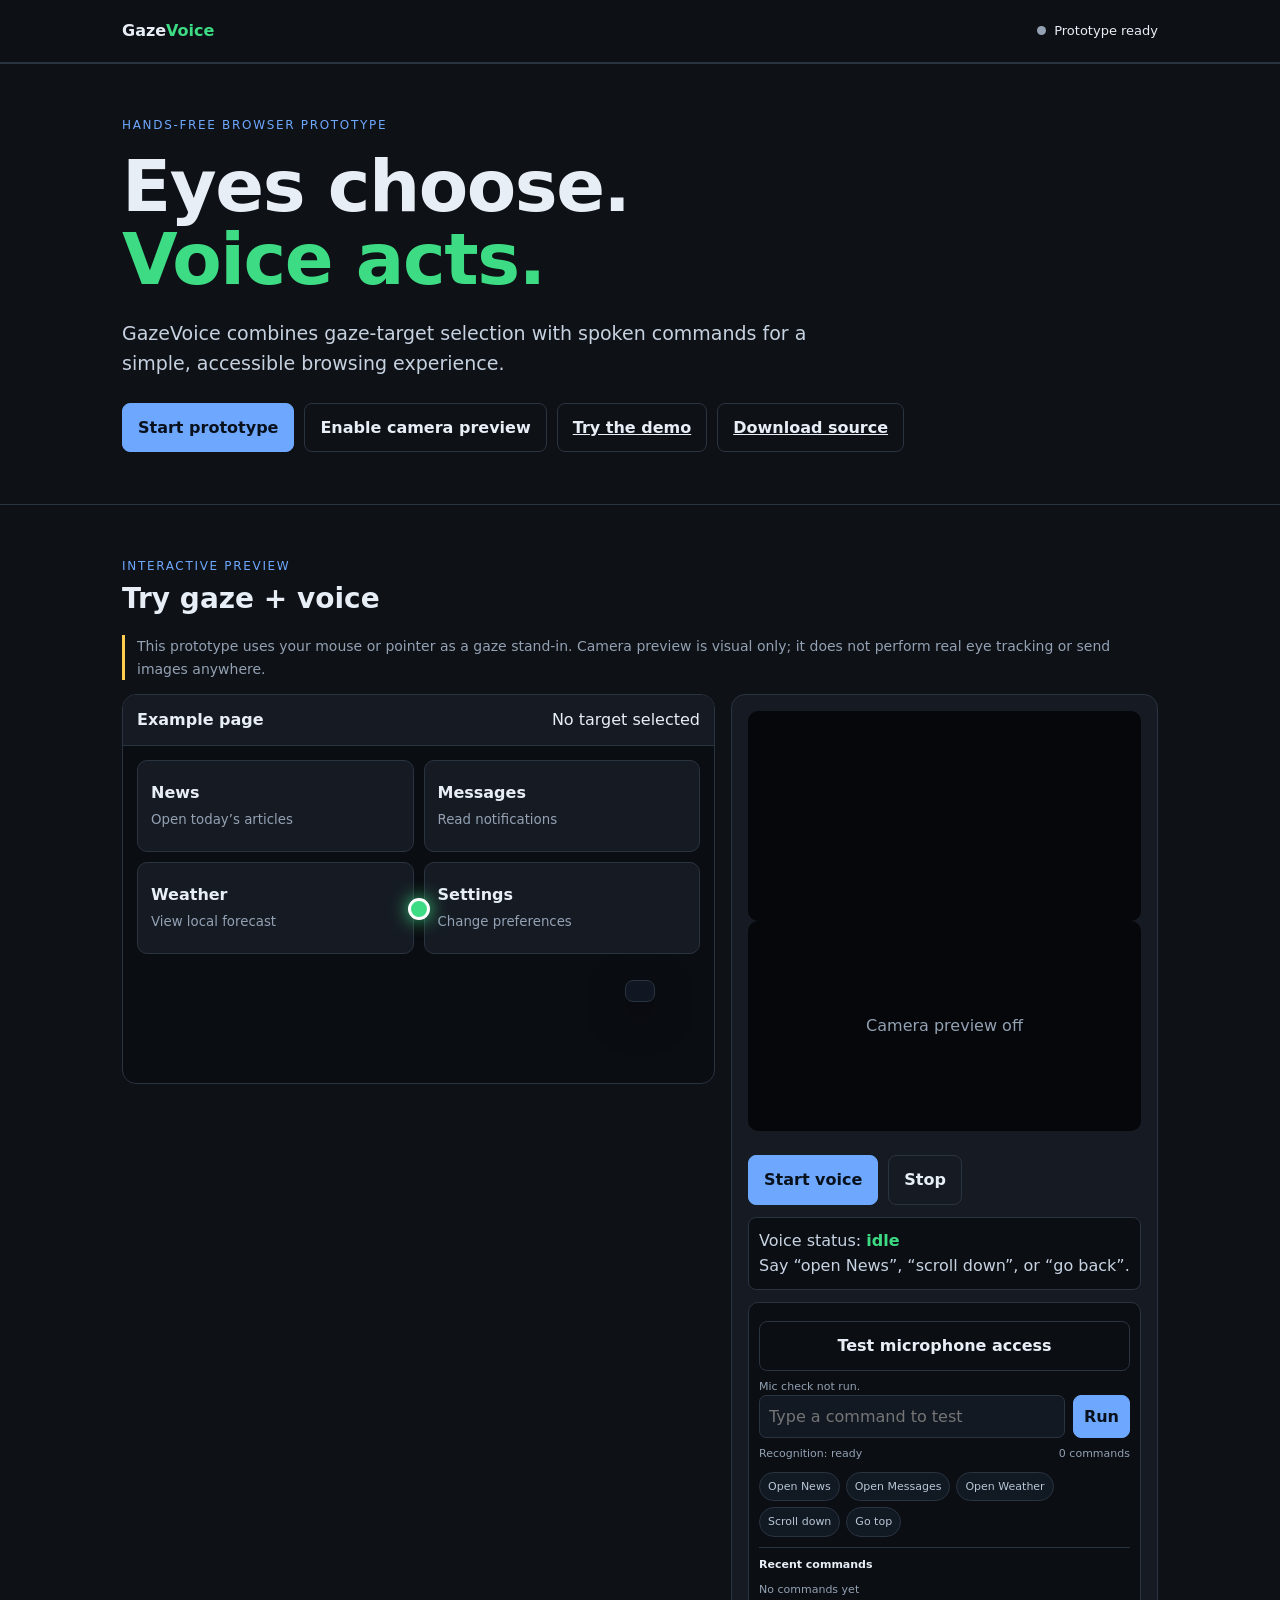
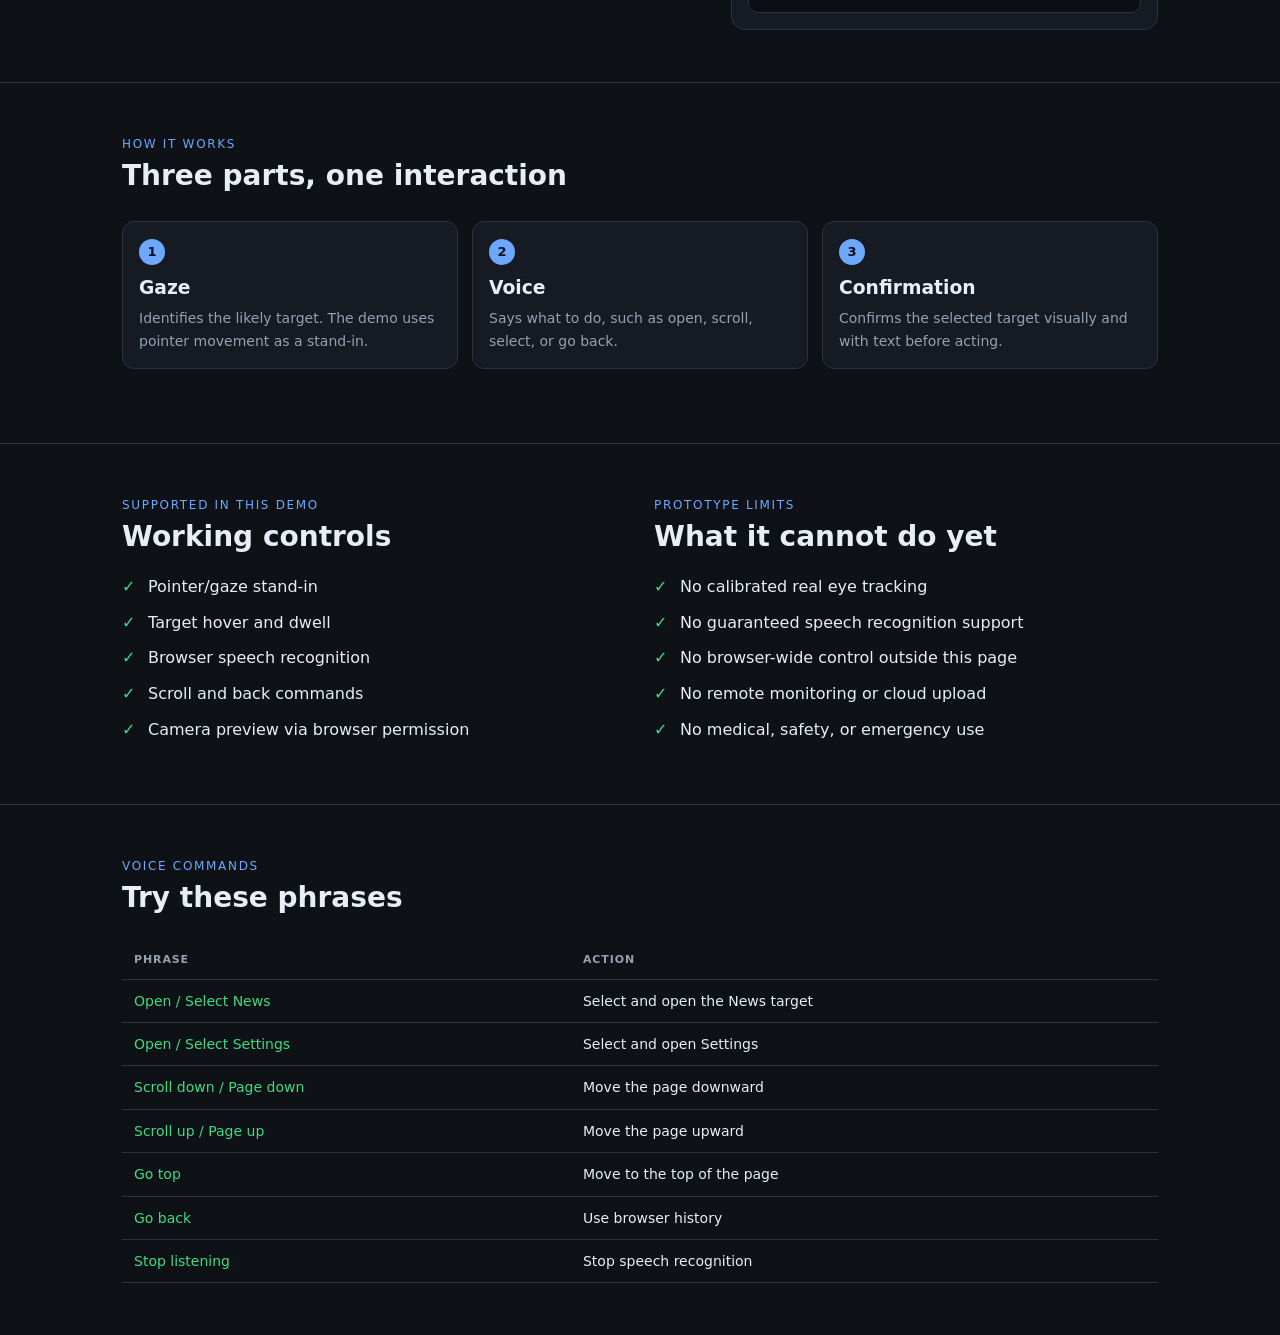
==== index.html @ 54b6a149 "feat: Scaffold AuraOS - The Autonomous Web Operating System for wHACKiest 2026" ====
<!doctype html>
<html lang="en">
<head>
  <meta charset="utf-8">
  <meta name="viewport" content="width=device-width,initial-scale=1">
  <meta name="theme-color" content="#0e1116">
  <meta name="description" content="GazeVoice — hands-free browsing prototype. Voice says what, gaze says which.">
  <title>GazeVoice — Hands-free browsing</title>
  <style>
    :root{--bg:#0e1116;--panel:#161b23;--panel2:#1b222d;--line:#2a3340;--txt:#e8eef6;--dim:#93a1b3;--ok:#3ddc84;--warn:#ffcc4d;--bad:#ff5d5d;--ac:#6ea8fe}
    *{box-sizing:border-box}html{scroll-behavior:smooth}
    body{margin:0;background:var(--bg);color:var(--txt);font:16px/1.6 system-ui,Segoe UI,Roboto,sans-serif}
    a{color:var(--ac)}button,input{font:inherit}
    .skip{position:absolute;left:-9999px;top:0;background:var(--ac);color:#000;padding:8px 14px;z-index:99}.skip:focus{left:0}
    :focus-visible{outline:3px solid var(--ac);outline-offset:2px}
    code,kbd{background:#0c1016;border:1px solid var(--line);border-radius:5px;padding:1px 5px;font-size:.85em}
    .wrap{max-width:1080px;margin:auto;padding:0 22px}.band{padding:52px 0;border-top:1px solid var(--line)}
    .kicker{color:var(--ac);text-transform:uppercase;letter-spacing:.14em;font-size:12px}
    h1{font-size:clamp(38px,7vw,72px);line-height:1.02;margin:.2em 0 .3em;letter-spacing:-.02em}h1 em{color:var(--ok);font-style:normal}
    h2{font-size:28px;margin:0 0 14px}.lede{font-size:19px;color:#c6d2e0;max-width:60ch}
    .cols{display:grid;grid-template-columns:1fr 1fr;gap:28px}.cols p{margin:0;color:#c6d2e0}
    .grid3{display:grid;grid-template-columns:repeat(auto-fit,minmax(240px,1fr));gap:14px}.grid3>div{background:var(--panel);border:1px solid var(--line);border-radius:12px;padding:16px}.grid3 h3{margin:0 0 6px}.grid3 p{margin:0;color:var(--dim);font-size:14px}
    .topbar{position:sticky;top:0;z-index:20;background:rgba(14,17,22,.94);backdrop-filter:blur(10px);border-bottom:1px solid var(--line)}
    .topbar .wrap{align-items:center;display:flex;height:62px;justify-content:space-between}
    .brand{color:var(--txt);font-weight:800;text-decoration:none}.brand em{color:var(--ok);font-style:normal}
    .status{align-items:center;display:flex;font-size:13px;gap:8px}.dot{background:var(--dim);border-radius:50%;height:9px;width:9px}
    .dot.live{background:var(--ok);box-shadow:0 0 12px rgba(61,220,132,.55)}
    .hero-actions{display:flex;flex-wrap:wrap;gap:10px;margin-top:24px}
    .button{background:var(--ac);border:1px solid var(--ac);border-radius:8px;color:#09111d;cursor:pointer;font-weight:750;padding:11px 15px}.button.secondary{background:transparent;color:var(--txt);border-color:var(--line)}.button.danger{background:var(--bad);border-color:var(--bad);color:#170000}
    .demo{display:grid;gap:16px;grid-template-columns:minmax(260px,1fr) minmax(260px,.72fr)}
    .stage{background:#0a0d12;border:1px solid var(--line);border-radius:14px;height:390px;overflow:hidden;position:relative}
    .stage-head{align-items:center;display:flex;justify-content:space-between;padding:12px 14px;border-bottom:1px solid var(--line);background:var(--panel)}
    .stage-grid{display:grid;gap:10px;grid-template-columns:1fr 1fr;padding:14px}
    .target{background:var(--panel);border:1px solid var(--line);border-radius:10px;color:var(--txt);cursor:pointer;height:92px;text-align:left;padding:13px}.target:hover,.target.hovered{border-color:var(--ac);background:var(--panel2)}.target strong{display:block}.target small{color:var(--dim)}
    .gaze{background:var(--ok);border:3px solid #fff;border-radius:50%;box-shadow:0 0 18px var(--ok);height:22px;position:absolute;transform:translate(-50%,-50%);width:22px;z-index:5;pointer-events:none}
    .sidecard{background:var(--panel);border:1px solid var(--line);border-radius:14px;padding:16px}
    video{background:#05070a;border-radius:10px;display:block;height:210px;object-fit:cover;width:100%}.camera-off{align-items:center;background:#05070a;border-radius:10px;color:var(--dim);display:flex;height:210px;justify-content:center;text-align:center}
    .transcript{background:#0b0e13;border:1px solid var(--line);border-radius:8px;color:#c7d3e2;margin-top:12px;min-height:64px;padding:10px}.transcript b{color:var(--ok)}
    .pipe{list-style:none;display:grid;grid-template-columns:repeat(auto-fit,minmax(200px,1fr));gap:14px;padding:0;margin:22px 0}.pipe li{background:var(--panel);border:1px solid var(--line);border-radius:12px;padding:16px}.pipe span{display:inline-grid;place-items:center;width:26px;height:26px;border-radius:50%;background:var(--ac);color:#08111f;font-weight:700;font-size:13px}.pipe h3{margin:8px 0 4px}.pipe p{margin:0;font-size:14px;color:var(--dim)}
    .cmds{width:100%;border-collapse:collapse;margin:20px 0 0;font-size:14px}.cmds th,.cmds td{text-align:left;padding:10px 12px;border-bottom:1px solid var(--line)}.cmds th{color:var(--dim);text-transform:uppercase;font-size:11px;letter-spacing:.08em}.cmds td:first-child{color:var(--ok);white-space:nowrap}
    .tick{list-style:none;padding:0;margin:0}.tick li{padding-left:26px;position:relative;margin-bottom:10px}.tick li::before{content:"✓";position:absolute;left:0;color:var(--ok);font-weight:700}
    .note{color:var(--dim);font-size:14px;border-left:3px solid var(--warn);padding-left:12px}
    .toast{background:#101722;border:1px solid var(--line);border-radius:8px;bottom:18px;box-shadow:0 12px 40px #0007;left:50%;padding:10px 14px;position:fixed;transform:translate(-50%,120px);transition:.25s;z-index:50}.toast.show{transform:translate(-50%,0)}
    .voice-box{background:#0b0e13;border:1px solid var(--line);border-radius:10px;margin-top:12px;padding:10px}.voice-line{align-items:center;display:flex;gap:8px}.voice-line input{background:#121923;border:1px solid var(--line);border-radius:7px;color:var(--txt);min-width:0;padding:8px 9px;width:100%}.voice-line button{flex:0 0 auto;padding:8px 10px}.voice-meta{align-items:center;color:var(--dim);display:flex;font-size:11px;justify-content:space-between;margin-top:7px}.confidence{color:var(--ok)}.chip-row{display:flex;flex-wrap:wrap;gap:6px;margin-top:9px}.command-chip{background:#111923;border:1px solid var(--line);border-radius:16px;color:#b8c6d6;cursor:pointer;font-size:11px;padding:5px 8px}.command-chip:hover{border-color:var(--ac);color:var(--txt)}.history{border-top:1px solid var(--line);margin-top:10px;padding-top:8px}.history strong{display:block;font-size:11px;margin-bottom:5px}.history-list{list-style:none;margin:0;max-height:90px;overflow:auto;padding:0}.history-list li{color:var(--dim);font-size:11px;padding:3px 0}.history-list li span{color:var(--ok);margin-right:6px}.mic-live{animation:pulse 1.2s infinite}.mic-live::before{content:"";display:inline-block;background:var(--bad);border-radius:50%;height:7px;margin-right:6px;width:7px}@keyframes pulse{50%{opacity:.55}}
    .mic-test{width:100%;margin-top:8px}.diagnostic{color:var(--dim);font-size:11px;line-height:1.45;margin:8px 0 0}.diagnostic.good{color:var(--ok)}.diagnostic.bad{color:#ff9a9a}
    @media(max-width:780px){.cols,.demo{grid-template-columns:1fr}.stage{height:350px}}
  </style>
</head>
<body>
  <a class="skip" href="#main">Skip to main content</a>
  <nav class="topbar" aria-label="Main navigation">
    <div class="wrap"><a class="brand" href="#top">Gaze<em>Voice</em></a><div class="status"><span class="dot" id="status-dot"></span><span id="status-text">Prototype ready</span></div></div>
  </nav>
  <main id="main">
    <header class="band" id="top">
      <div class="wrap">
        <div class="kicker">Hands-free browser prototype</div>
        <h1>Eyes choose.<br><em>Voice acts.</em></h1>
        <p class="lede">GazeVoice combines gaze-target selection with spoken commands for a simple, accessible browsing experience.</p>
        <div class="hero-actions">
          <button class="button" id="start-all" type="button">Start prototype</button>
          <button class="button secondary" id="enable-camera" type="button">Enable camera preview</button>
          <a class="button secondary" href="#try">Try the demo</a>
          <a class="button secondary" href="/download/source" download="gazevoice-source.zip">Download source</a>
        </div>
      </div>
    </header>
    <section class="band" id="try">
      <div class="wrap">
        <div class="kicker">Interactive preview</div>
        <h2>Try gaze + voice</h2>
        <p class="note">This prototype uses your mouse or pointer as a gaze stand-in. Camera preview is visual only; it does not perform real eye tracking or send images anywhere.</p>
        <div class="demo">
          <div class="stage" id="stage">
            <div class="stage-head"><strong>Example page</strong><span id="selected-target">No target selected</span></div>
            <div class="stage-grid">
              <button class="target" data-label="News"><strong>News</strong><small>Open today’s articles</small></button>
              <button class="target" data-label="Messages"><strong>Messages</strong><small>Read notifications</small></button>
              <button class="target" data-label="Weather"><strong>Weather</strong><small>View local forecast</small></button>
              <button class="target" data-label="Settings"><strong>Settings</strong><small>Change preferences</small></button>
            </div>
            <div class="gaze" id="gaze" style="left:50%;top:55%"></div>
          </div>
          <aside class="sidecard">
            <video id="camera" autoplay playsinline muted hidden></video>
            <div class="camera-off" id="camera-off">Camera preview off</div>
            <div class="hero-actions">
              <button class="button" id="listen" type="button">Start voice</button>
              <button class="button secondary" id="stop-listen" type="button" disabled>Stop</button>
            </div>
            <div class="transcript"><span id="mic-indicator">Voice status:</span> <b id="voice-status">idle</b><br><span id="heard">Say “open News”, “scroll down”, or “go back”.</span></div>
            <div class="voice-box">
              <button class="button secondary mic-test" id="mic-test" type="button">Test microphone access</button>
              <p class="diagnostic" id="mic-diagnostic">Mic check not run.</p>
              <div class="voice-line"><input id="text-command" aria-label="Type a voice command" placeholder="Type a command to test"><button class="button" id="run-command" type="button">Run</button></div>
              <div class="voice-meta"><span id="confidence">Recognition: ready</span><span id="command-count">0 commands</span></div>
              <div class="chip-row" aria-label="Quick commands"><button class="command-chip" type="button" data-command="open News">Open News</button><button class="command-chip" type="button" data-command="open Messages">Open Messages</button><button class="command-chip" type="button" data-command="open Weather">Open Weather</button><button class="command-chip" type="button" data-command="scroll down">Scroll down</button><button class="command-chip" type="button" data-command="go top">Go top</button></div>
              <div class="history"><strong>Recent commands</strong><ul class="history-list" id="history-list"><li>No commands yet</li></ul></div>
            </div>
          </aside>
        </div>
      </div>
    </section>
    <section class="band">
      <div class="wrap">
        <div class="kicker">How it works</div><h2>Three parts, one interaction</h2>
        <ol class="pipe">
          <li><span>1</span><h3>Gaze</h3><p>Identifies the likely target. The demo uses pointer movement as a stand-in.</p></li>
          <li><span>2</span><h3>Voice</h3><p>Says what to do, such as open, scroll, select, or go back.</p></li>
          <li><span>3</span><h3>Confirmation</h3><p>Confirms the selected target visually and with text before acting.</p></li>
        </ol>
      </div>
    </section>
    <section class="band">
      <div class="wrap cols">
        <div><div class="kicker">Supported in this demo</div><h2>Working controls</h2><ul class="tick"><li>Pointer/gaze stand-in</li><li>Target hover and dwell</li><li>Browser speech recognition</li><li>Scroll and back commands</li><li>Camera preview via browser permission</li></ul></div>
        <div><div class="kicker">Prototype limits</div><h2>What it cannot do yet</h2><ul class="tick"><li>No calibrated real eye tracking</li><li>No guaranteed speech recognition support</li><li>No browser-wide control outside this page</li><li>No remote monitoring or cloud upload</li><li>No medical, safety, or emergency use</li></ul></div>
      </div>
    </section>
    <section class="band">
      <div class="wrap">
        <div class="kicker">Voice commands</div><h2>Try these phrases</h2>
        <table class="cmds"><thead><tr><th>Phrase</th><th>Action</th></tr></thead><tbody>
          <tr><td>Open / Select News</td><td>Select and open the News target</td></tr><tr><td>Open / Select Settings</td><td>Select and open Settings</td></tr><tr><td>Scroll down / Page down</td><td>Move the page downward</td></tr><tr><td>Scroll up / Page up</td><td>Move the page upward</td></tr><tr><td>Go top</td><td>Move to the top of the page</td></tr><tr><td>Go back</td><td>Use browser history</td></tr><tr><td>Stop listening</td><td>Stop speech recognition</td></tr>
        </tbody></table>
      </div>
    </section>
  </main>
  <div class="toast" id="toast" role="status"></div>
  <script>
    const $ = (id) => document.getElementById(id);
    const stage = $("stage"), gaze = $("gaze"), targets = [...document.querySelectorAll(".target")];
    let recognition = null, listening = false, hoverTarget = null, dwellTimer = null, dwellEnabled = true, commandCount = 0;
    let localStream=null, localContext=null, localProcessor=null, localSocket=null;
    function toast(message){const node=$("toast");node.textContent=message;node.classList.add("show");clearTimeout(node.hideTimer);node.hideTimer=setTimeout(()=>node.classList.remove("show"),2200);}
    function setLive(live){$("status-dot").classList.toggle("live",live);$("status-text").textContent=live?"Voice listening":"Prototype ready";$("mic-indicator").classList.toggle("mic-live",live);}
    function selectTarget(target){if(!target)return;targets.forEach(item=>item.classList.remove("hovered"));target.classList.add("hovered");$("selected-target").textContent="Selected: "+target.dataset.label;toast(target.dataset.label+" selected");}
    function openTarget(label){const target=targets.find(item=>item.dataset.label.toLowerCase()===label.toLowerCase());if(!target){toast("Target not found");return;}selectTarget(target);target.animate([{transform:"scale(1)"},{transform:"scale(.96)"},{transform:"scale(1)"}],{duration:280});toast(label+" opened in demo");}
    stage.addEventListener("mousemove",(event)=>{const rect=stage.getBoundingClientRect();gaze.style.left=(event.clientX-rect.left)+"px";gaze.style.top=(event.clientY-rect.top)+"px";});
    targets.forEach((target)=>{target.addEventListener("mouseenter",()=>{hoverTarget=target;targets.forEach(item=>item.classList.remove("hovered"));target.classList.add("hovered");$("selected-target").textContent="Gaze target: "+target.dataset.label;if(dwellEnabled){clearTimeout(dwellTimer);dwellTimer=setTimeout(()=>selectTarget(target),900)}});target.addEventListener("mouseleave",()=>{clearTimeout(dwellTimer);hoverTarget=null});target.addEventListener("click",()=>openTarget(target.dataset.label));});
    async function enableCamera(){try{const stream=await navigator.mediaDevices.getUserMedia({video:{facingMode:"user"},audio:false});$("camera").srcObject=stream;$("camera").hidden=false;$("camera-off").hidden=true;$("enable-camera").textContent="Camera enabled";toast("Camera preview enabled");}catch(error){toast("Camera unavailable: "+error.name);}}
    $("enable-camera").addEventListener("click",enableCamera);
    function initSpeech(){return {type:"local-vosk"};}
    function resampleTo16k(input,sampleRate){if(sampleRate===16000)return input;const ratio=sampleRate/16000,outputLength=Math.round(input.length/ratio),output=new Float32Array(outputLength);let offsetResult=0,offsetBuffer=0;while(offsetResult<outputLength){const nextOffset=Math.round((offsetResult+1)*ratio);let sum=0,count=0;for(let i=offsetBuffer;i<nextOffset&&i<input.length;i++){sum+=input[i];count++}output[offsetResult]=count?sum/count:0;offsetResult++;offsetBuffer=nextOffset}return output}
    function floatToPcm16(float32){const pcm=new ArrayBuffer(float32.length*2),view=new DataView(pcm);for(let i=0;i<float32.length;i++){const value=Math.max(-1,Math.min(1,float32[i])),sample=value<0?value*0x8000:value*0x7fff;view.setInt16(i*2,sample,true)}return pcm}
    function addHistory(command,success){commandCount++;$("command-count").textContent=commandCount+" command"+(commandCount===1?"":"s");const list=$("history-list");if(commandCount===1)list.replaceChildren();const item=document.createElement("li");item.innerHTML="<span>"+(success?"✓":"?")+"</span>"+command.replaceAll("<","&lt;").replaceAll(">","&gt;");list.prepend(item);}
    function runCommand(command,fromVoice=false){const clean=command.toLowerCase().replace(/[.!?]+$/,"").trim();$("heard").textContent=(fromVoice?"Heard: ":"Testing: ")+"“"+clean+"”";let success=true;if(clean.includes("stop listening")||clean==="stop"){stopListening();addHistory(clean,true);return;}if(clean.includes("go back")||clean.includes("previous page")){history.length>1?history.back():toast("Nothing earlier in browser history");addHistory(clean,history.length>1);return;}if(clean.includes("go top")||clean==="top"){window.scrollTo({top:0,behavior:"smooth"});toast("Moved to top");addHistory(clean,true);return;}if(clean.includes("scroll down")||clean.includes("page down")){window.scrollBy({top:420,behavior:"smooth"});toast("Scrolled down");addHistory(clean,true);return;}if(clean.includes("scroll up")||clean.includes("page up")){window.scrollBy({top:-420,behavior:"smooth"});toast("Scrolled up");addHistory(clean,true);return;}if(clean.includes("open")||clean.includes("select")){const match=targets.find(target=>clean.includes(target.dataset.label.toLowerCase()));if(match){openTarget(match.dataset.label);addHistory(clean,true);return;}success=false;}else if(clean==="help"||clean.includes("show commands")){document.querySelector(".cmds").scrollIntoView({behavior:"smooth"});toast("Voice commands shown");addHistory(clean,true);return;}else{const match=targets.find(target=>clean.includes(target.dataset.label.toLowerCase()));if(match){openTarget(match.dataset.label);addHistory(clean,true);return;}success=false;}addHistory(clean,false);toast(success?"Command complete":"Command not recognised — try “open News”");}
    async function startListening(){
      if(listening)return;
      if(!navigator.mediaDevices||!navigator.mediaDevices.getUserMedia){$("heard").textContent="Microphone API unavailable.";return;}
      try{
        const status=await fetch("/api/speech-status").then((response)=>response.json());
        if(!status.available){$("voice-status").textContent="unavailable";$("heard").textContent="Local speech model is not installed.";return;}
        localStream=await navigator.mediaDevices.getUserMedia({audio:{echoCancellation:true,noiseSuppression:true,channelCount:1},video:false});
        localContext=new (window.AudioContext||window.webkitAudioContext)();
        await localContext.resume();
        const source=localContext.createMediaStreamSource(localStream);
        localProcessor=localContext.createScriptProcessor(4096,1,1);
        const wsProtocol=location.protocol==="https:"?"wss":"ws";
        localSocket=new WebSocket(wsProtocol+"://"+location.host+"/ws/speech");
        localSocket.binaryType="arraybuffer";
        localSocket.onopen=()=>{
          listening=true;recognition=initSpeech();
          $("listen").disabled=true;$("stop-listen").disabled=false;$("voice-status").textContent="listening";
          $("heard").textContent="Listening locally. Speak a command.";
          $("confidence").textContent="Recognition: local Vosk";
          setLive(true);
          source.connect(localProcessor);localProcessor.connect(localContext.destination);
          localProcessor.onaudioprocess=(event)=>{
            if(!listening||localSocket.readyState!==WebSocket.OPEN)return;
            const input=event.inputBuffer.getChannelData(0);
            const resampled=resampleTo16k(input,localContext.sampleRate);
            localSocket.send(floatToPcm16(resampled));
          };
        };
        localSocket.onmessage=(event)=>{
          const message=JSON.parse(event.data);
          if(message.partial){$("heard").textContent="Listening: "+message.partial;}
          if(message.final){$("confidence").textContent="Recognition: local final";runCommand(message.final.toLowerCase(),true);}
          if(message.error){$("voice-status").textContent="error";$("heard").textContent=message.error;}
        };
        localSocket.onclose=()=>{if(listening)stopListening()};
        localSocket.onerror=()=>{$("voice-status").textContent="error";$("heard").textContent="Could not connect to the local speech service.";stopListening()};
      }catch(error){
        $("voice-status").textContent="error";
        $("heard").textContent=error.name==="NotAllowedError"?"Microphone permission was denied.":"Could not start microphone: "+error.name;
        $("confidence").textContent="Recognition: local unavailable";
        listening=false;setLive(false);
      }
    }
    function stopListening(){
      listening=false;
      if(localProcessor){localProcessor.disconnect();localProcessor.onaudioprocess=null;localProcessor=null;}
      if(localContext){localContext.close().catch(()=>{});localContext=null;}
      if(localStream){localStream.getTracks().forEach((track)=>track.stop());localStream=null;}
      if(localSocket){localSocket.close();localSocket=null;}
      recognition=null;
      $("listen").disabled=false;$("stop-listen").disabled=true;$("voice-status").textContent="idle";$("heard").textContent="Local voice recognition stopped.";setLive(false);
    }
    $("listen").addEventListener("click",startListening);$("stop-listen").addEventListener("click",stopListening);
    $("start-all").addEventListener("click",async()=>{await enableCamera();startListening();document.querySelector("#try").scrollIntoView({behavior:"smooth"})});
    $("run-command").addEventListener("click",()=>{const input=$("text-command"),command=input.value.trim();if(command){runCommand(command,false);input.select()}});
    $("text-command").addEventListener("keydown",(event)=>{if(event.key==="Enter")$("run-command").click()});
    document.querySelectorAll(".command-chip").forEach((chip)=>chip.addEventListener("click",()=>{$("text-command").value=chip.dataset.command;$("run-command").click()}));
    async function testMicrophone(){const diagnostic=$("mic-diagnostic");diagnostic.className="diagnostic";diagnostic.textContent="Requesting microphone access...";if(!navigator.mediaDevices||!navigator.mediaDevices.getUserMedia){diagnostic.className="diagnostic bad";diagnostic.textContent="Microphone API unavailable. Open the app in Chrome or Edge over localhost.";return;}if(!window.isSecureContext){diagnostic.className="diagnostic bad";diagnostic.textContent="Mic access requires localhost or HTTPS.";return;}try{const stream=await navigator.mediaDevices.getUserMedia({audio:true,video:false});const track=stream.getAudioTracks()[0];diagnostic.className="diagnostic good";diagnostic.textContent="Microphone connected: "+(track&&track.label?track.label:"microphone detected")+".";stream.getTracks().forEach((item)=>item.stop());$("confidence").textContent="Recognition: microphone ready";toast("Microphone connected");}catch(error){diagnostic.className="diagnostic bad";diagnostic.textContent="Microphone blocked: "+error.name+". Allow microphone access in the browser address-bar permission menu.";toast("Microphone permission needed");}}
    $("mic-test").addEventListener("click",testMicrophone);
    if(!window.isSecureContext){$("mic-diagnostic").className="diagnostic bad";$("mic-diagnostic").textContent="Mic access requires localhost or HTTPS.";}
  </script>
</body>
</html>
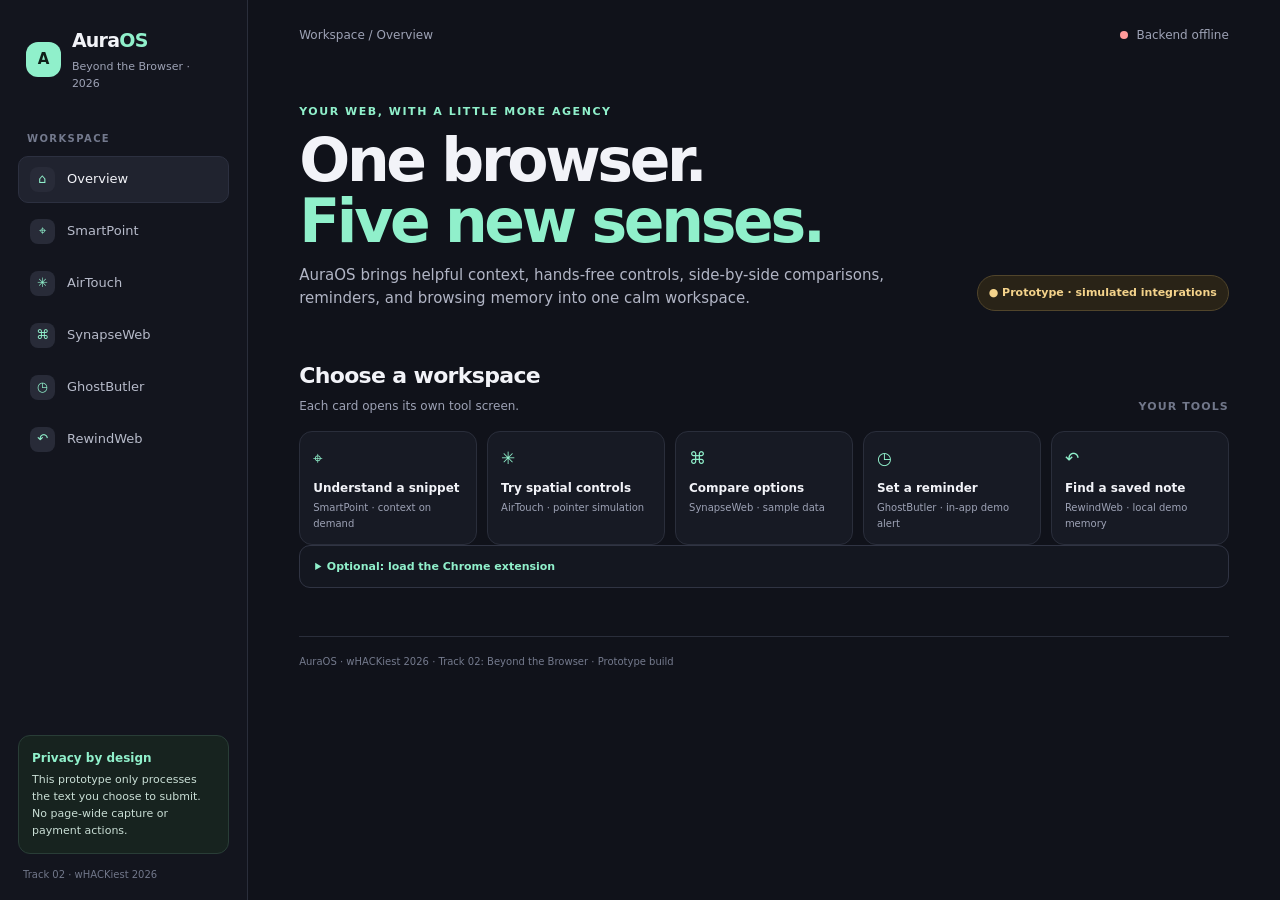
==== commit e34eb81e: "Prepare AuraOS public demo deployment Co-authored-by: Copilot App <223556219+Copilot@users.noreply.g" ====
--- a/index.html
+++ b/index.html
@@ -2,209 +2,760 @@
 <html lang="en">
 <head>
   <meta charset="utf-8">
-  <meta name="viewport" content="width=device-width,initial-scale=1">
-  <meta name="theme-color" content="#0e1116">
-  <meta name="description" content="GazeVoice — hands-free browsing prototype. Voice says what, gaze says which.">
-  <title>GazeVoice — Hands-free browsing</title>
+  <meta name="viewport" content="width=device-width, initial-scale=1">
+  <meta name="theme-color" content="#10121a">
+  <meta name="description" content="AuraOS is a privacy-conscious browser assistant prototype with five connected demo tools.">
+  <title>AuraOS — Beyond the Browser</title>
   <style>
-    :root{--bg:#0e1116;--panel:#161b23;--panel2:#1b222d;--line:#2a3340;--txt:#e8eef6;--dim:#93a1b3;--ok:#3ddc84;--warn:#ffcc4d;--bad:#ff5d5d;--ac:#6ea8fe}
-    *{box-sizing:border-box}html{scroll-behavior:smooth}
-    body{margin:0;background:var(--bg);color:var(--txt);font:16px/1.6 system-ui,Segoe UI,Roboto,sans-serif}
-    a{color:var(--ac)}button,input{font:inherit}
-    .skip{position:absolute;left:-9999px;top:0;background:var(--ac);color:#000;padding:8px 14px;z-index:99}.skip:focus{left:0}
-    :focus-visible{outline:3px solid var(--ac);outline-offset:2px}
-    code,kbd{background:#0c1016;border:1px solid var(--line);border-radius:5px;padding:1px 5px;font-size:.85em}
-    .wrap{max-width:1080px;margin:auto;padding:0 22px}.band{padding:52px 0;border-top:1px solid var(--line)}
-    .kicker{color:var(--ac);text-transform:uppercase;letter-spacing:.14em;font-size:12px}
-    h1{font-size:clamp(38px,7vw,72px);line-height:1.02;margin:.2em 0 .3em;letter-spacing:-.02em}h1 em{color:var(--ok);font-style:normal}
-    h2{font-size:28px;margin:0 0 14px}.lede{font-size:19px;color:#c6d2e0;max-width:60ch}
-    .cols{display:grid;grid-template-columns:1fr 1fr;gap:28px}.cols p{margin:0;color:#c6d2e0}
-    .grid3{display:grid;grid-template-columns:repeat(auto-fit,minmax(240px,1fr));gap:14px}.grid3>div{background:var(--panel);border:1px solid var(--line);border-radius:12px;padding:16px}.grid3 h3{margin:0 0 6px}.grid3 p{margin:0;color:var(--dim);font-size:14px}
-    .topbar{position:sticky;top:0;z-index:20;background:rgba(14,17,22,.94);backdrop-filter:blur(10px);border-bottom:1px solid var(--line)}
-    .topbar .wrap{align-items:center;display:flex;height:62px;justify-content:space-between}
-    .brand{color:var(--txt);font-weight:800;text-decoration:none}.brand em{color:var(--ok);font-style:normal}
-    .status{align-items:center;display:flex;font-size:13px;gap:8px}.dot{background:var(--dim);border-radius:50%;height:9px;width:9px}
-    .dot.live{background:var(--ok);box-shadow:0 0 12px rgba(61,220,132,.55)}
-    .hero-actions{display:flex;flex-wrap:wrap;gap:10px;margin-top:24px}
-    .button{background:var(--ac);border:1px solid var(--ac);border-radius:8px;color:#09111d;cursor:pointer;font-weight:750;padding:11px 15px}.button.secondary{background:transparent;color:var(--txt);border-color:var(--line)}.button.danger{background:var(--bad);border-color:var(--bad);color:#170000}
-    .demo{display:grid;gap:16px;grid-template-columns:minmax(260px,1fr) minmax(260px,.72fr)}
-    .stage{background:#0a0d12;border:1px solid var(--line);border-radius:14px;height:390px;overflow:hidden;position:relative}
-    .stage-head{align-items:center;display:flex;justify-content:space-between;padding:12px 14px;border-bottom:1px solid var(--line);background:var(--panel)}
-    .stage-grid{display:grid;gap:10px;grid-template-columns:1fr 1fr;padding:14px}
-    .target{background:var(--panel);border:1px solid var(--line);border-radius:10px;color:var(--txt);cursor:pointer;height:92px;text-align:left;padding:13px}.target:hover,.target.hovered{border-color:var(--ac);background:var(--panel2)}.target strong{display:block}.target small{color:var(--dim)}
-    .gaze{background:var(--ok);border:3px solid #fff;border-radius:50%;box-shadow:0 0 18px var(--ok);height:22px;position:absolute;transform:translate(-50%,-50%);width:22px;z-index:5;pointer-events:none}
-    .sidecard{background:var(--panel);border:1px solid var(--line);border-radius:14px;padding:16px}
-    video{background:#05070a;border-radius:10px;display:block;height:210px;object-fit:cover;width:100%}.camera-off{align-items:center;background:#05070a;border-radius:10px;color:var(--dim);display:flex;height:210px;justify-content:center;text-align:center}
-    .transcript{background:#0b0e13;border:1px solid var(--line);border-radius:8px;color:#c7d3e2;margin-top:12px;min-height:64px;padding:10px}.transcript b{color:var(--ok)}
-    .pipe{list-style:none;display:grid;grid-template-columns:repeat(auto-fit,minmax(200px,1fr));gap:14px;padding:0;margin:22px 0}.pipe li{background:var(--panel);border:1px solid var(--line);border-radius:12px;padding:16px}.pipe span{display:inline-grid;place-items:center;width:26px;height:26px;border-radius:50%;background:var(--ac);color:#08111f;font-weight:700;font-size:13px}.pipe h3{margin:8px 0 4px}.pipe p{margin:0;font-size:14px;color:var(--dim)}
-    .cmds{width:100%;border-collapse:collapse;margin:20px 0 0;font-size:14px}.cmds th,.cmds td{text-align:left;padding:10px 12px;border-bottom:1px solid var(--line)}.cmds th{color:var(--dim);text-transform:uppercase;font-size:11px;letter-spacing:.08em}.cmds td:first-child{color:var(--ok);white-space:nowrap}
-    .tick{list-style:none;padding:0;margin:0}.tick li{padding-left:26px;position:relative;margin-bottom:10px}.tick li::before{content:"✓";position:absolute;left:0;color:var(--ok);font-weight:700}
-    .note{color:var(--dim);font-size:14px;border-left:3px solid var(--warn);padding-left:12px}
-    .toast{background:#101722;border:1px solid var(--line);border-radius:8px;bottom:18px;box-shadow:0 12px 40px #0007;left:50%;padding:10px 14px;position:fixed;transform:translate(-50%,120px);transition:.25s;z-index:50}.toast.show{transform:translate(-50%,0)}
-    .voice-box{background:#0b0e13;border:1px solid var(--line);border-radius:10px;margin-top:12px;padding:10px}.voice-line{align-items:center;display:flex;gap:8px}.voice-line input{background:#121923;border:1px solid var(--line);border-radius:7px;color:var(--txt);min-width:0;padding:8px 9px;width:100%}.voice-line button{flex:0 0 auto;padding:8px 10px}.voice-meta{align-items:center;color:var(--dim);display:flex;font-size:11px;justify-content:space-between;margin-top:7px}.confidence{color:var(--ok)}.chip-row{display:flex;flex-wrap:wrap;gap:6px;margin-top:9px}.command-chip{background:#111923;border:1px solid var(--line);border-radius:16px;color:#b8c6d6;cursor:pointer;font-size:11px;padding:5px 8px}.command-chip:hover{border-color:var(--ac);color:var(--txt)}.history{border-top:1px solid var(--line);margin-top:10px;padding-top:8px}.history strong{display:block;font-size:11px;margin-bottom:5px}.history-list{list-style:none;margin:0;max-height:90px;overflow:auto;padding:0}.history-list li{color:var(--dim);font-size:11px;padding:3px 0}.history-list li span{color:var(--ok);margin-right:6px}.mic-live{animation:pulse 1.2s infinite}.mic-live::before{content:"";display:inline-block;background:var(--bad);border-radius:50%;height:7px;margin-right:6px;width:7px}@keyframes pulse{50%{opacity:.55}}
-    .mic-test{width:100%;margin-top:8px}.diagnostic{color:var(--dim);font-size:11px;line-height:1.45;margin:8px 0 0}.diagnostic.good{color:var(--ok)}.diagnostic.bad{color:#ff9a9a}
-    @media(max-width:780px){.cols,.demo{grid-template-columns:1fr}.stage{height:350px}}
+    :root {
+      color-scheme: dark;
+      --bg: #10121a;
+      --surface: #171a24;
+      --surface-2: #1d202c;
+      --line: #2a2e3b;
+      --text: #f2f3f8;
+      --muted: #9da2b5;
+      --mint: #90f0cb;
+      --blue: #a7b9ff;
+      --yellow: #f4d38b;
+      --red: #ff9a9a;
+      --radius: 16px;
+    }
+    * { box-sizing: border-box; }
+    html { scroll-behavior: smooth; scroll-padding-top: 24px; }
+    body { margin: 0; background: var(--bg); color: var(--text); font: 15px/1.55 Inter, ui-sans-serif, system-ui, Segoe UI, sans-serif; }
+    button, input, textarea { font: inherit; }
+    button, a { -webkit-tap-highlight-color: transparent; }
+    button:focus-visible, a:focus-visible, input:focus-visible, textarea:focus-visible { outline: 2px solid var(--mint); outline-offset: 3px; }
+    a { color: inherit; text-decoration: none; }
+    .app { display: grid; grid-template-columns: 248px minmax(0, 1fr); min-height: 100vh; }
+    .rail { position: sticky; top: 0; display: flex; flex-direction: column; height: 100vh; padding: 26px 18px 18px; border-right: 1px solid var(--line); background: #13151e; }
+    .brand { display: flex; align-items: center; gap: 11px; padding: 0 8px; }
+    .brand-mark { display: grid; width: 35px; height: 35px; place-items: center; border-radius: 12px; background: var(--mint); color: #102019; font-weight: 900; }
+    .brand-name { display: block; font-size: 19px; font-weight: 800; letter-spacing: -.04em; }
+    .brand-name span { color: var(--mint); }
+    .brand-caption { display: block; margin: 3px 0 0; color: var(--muted); font-size: 11px; }
+    .rail-label { margin: 38px 9px 10px; color: #73798d; font-size: 10px; font-weight: 800; letter-spacing: .14em; text-transform: uppercase; }
+    .nav { display: grid; gap: 5px; }
+    .nav a { display: flex; align-items: center; gap: 12px; padding: 10px 11px; border: 1px solid transparent; border-radius: 10px; color: #b7bbca; font-size: 13px; transition: .18s ease; }
+    .nav a:hover, .nav a.active { background: #20232f; border-color: #2c3040; color: var(--text); }
+    .nav-icon { display: grid; width: 25px; height: 25px; place-items: center; border-radius: 8px; background: #282b38; color: var(--mint); font-size: 13px; }
+    .rail-bottom { margin-top: auto; }
+    .privacy-mini { padding: 13px; border: 1px solid #293d37; border-radius: 12px; background: #17231f; color: #c9ded5; font-size: 11px; }
+    .privacy-mini strong { display: block; margin-bottom: 4px; color: var(--mint); font-size: 12px; }
+    .rail-footer { margin: 13px 5px 0; color: #71778a; font-size: 10px; }
+    .main { min-width: 0; max-width: 1500px; width: 100%; margin: 0 auto; padding: 26px clamp(18px, 4vw, 58px) 70px; }
+    .topbar { display: flex; align-items: center; justify-content: space-between; gap: 16px; }
+    .topbar-left { display: flex; align-items: center; gap: 12px; }
+    .breadcrumb { color: var(--muted); font-size: 12px; }
+    .connection { display: inline-flex; align-items: center; gap: 8px; color: var(--muted); font-size: 12px; }
+    .connection-dot { width: 8px; height: 8px; border-radius: 50%; background: var(--yellow); }
+    .connection-dot.live { background: var(--mint); box-shadow: 0 0 12px #90f0cb77; }
+    .connection-dot.offline { background: var(--red); }
+    .hero { display: flex; align-items: end; justify-content: space-between; gap: 24px; padding: 58px 0 32px; }
+    .eyebrow { color: var(--mint); font-size: 11px; font-weight: 800; letter-spacing: .14em; text-transform: uppercase; }
+    h1 { margin: 10px 0 12px; font-size: clamp(36px, 5vw, 60px); line-height: 1.02; letter-spacing: -.055em; }
+    h1 span { color: var(--mint); }
+    .hero p { max-width: 630px; margin: 0; color: #b1b5c5; font-size: 15px; }
+    .demo-badge { flex: 0 0 auto; padding: 8px 11px; border: 1px solid #51452b; border-radius: 20px; background: #292317; color: var(--yellow); font-size: 11px; font-weight: 750; }
+    .quick-grid { display: grid; grid-template-columns: repeat(5, minmax(0, 1fr)); gap: 10px; }
+    .quick-card { min-height: 106px; padding: 13px; border: 1px solid var(--line); border-radius: 13px; background: var(--surface); transition: transform .18s ease, border-color .18s ease; }
+    .quick-card:hover { transform: translateY(-2px); border-color: #485064; }
+    .quick-card .q-icon { color: var(--mint); font-size: 17px; }
+    .quick-card strong { display: block; margin-top: 7px; font-size: 12px; }
+    .quick-card small { display: block; margin-top: 3px; color: var(--muted); font-size: 10px; }
+    .screen[hidden] { display: none; }
+    .btn[hidden] { display: none; }
+    .section-head { display: flex; align-items: end; justify-content: space-between; gap: 16px; margin: 50px 0 16px; }
+    .hero + .section-head { margin-top: 16px; }
+    .section-head h2 { margin: 0; font-size: 22px; letter-spacing: -.03em; }
+    .section-head p { margin: 4px 0 0; color: var(--muted); font-size: 12px; }
+    .section-index { color: #71778a; font-size: 11px; font-weight: 750; letter-spacing: .1em; }
+    .demo-guide { margin: 0 0 14px; padding: 12px 15px; border: 1px solid #303443; border-radius: 11px; background: #141720; color: #b7bbca; font-size: 11px; }
+    .demo-guide summary { color: var(--mint); cursor: pointer; font-weight: 750; }
+    .demo-guide ol { margin: 9px 0 0; padding-left: 20px; }
+    .demo-guide li + li { margin-top: 4px; }
+    .panel { padding: 20px; border: 1px solid var(--line); border-radius: var(--radius); background: var(--surface); box-shadow: 0 12px 30px #00000012; }
+    .panel-grid { display: grid; grid-template-columns: minmax(0, 1.2fr) minmax(270px, .8fr); gap: 14px; }
+    .panel-title { display: flex; align-items: center; gap: 10px; margin: 0 0 6px; font-size: 16px; }
+    .pillar-number { display: grid; width: 27px; height: 27px; place-items: center; border-radius: 8px; background: #27382f; color: var(--mint); font-size: 11px; }
+    .panel-copy { margin: 0 0 16px; color: var(--muted); font-size: 12px; }
+    .field-label { display: block; margin: 12px 0 6px; color: #d7d9e3; font-size: 11px; font-weight: 700; }
+    input, textarea { width: 100%; border: 1px solid #353949; border-radius: 9px; background: #11131b; color: var(--text); }
+    input { min-height: 40px; padding: 9px 11px; }
+    textarea { min-height: 105px; padding: 11px; resize: vertical; }
+    input::placeholder, textarea::placeholder { color: #71778a; }
+    .form-row { display: grid; grid-template-columns: 1fr 1fr; gap: 11px; }
+    .button-row { display: flex; flex-wrap: wrap; gap: 8px; margin-top: 14px; }
+    .btn { display: inline-flex; min-height: 38px; align-items: center; justify-content: center; gap: 7px; padding: 8px 13px; border: 1px solid #414657; border-radius: 9px; background: #242735; color: var(--text); cursor: pointer; font-size: 12px; font-weight: 750; transition: .16s ease; }
+    .btn:hover:not(:disabled) { transform: translateY(-1px); border-color: #747d95; background: #2b2f3e; }
+    .btn:disabled { cursor: wait; opacity: .58; }
+    .btn.primary { border-color: var(--mint); background: var(--mint); color: #12231d; }
+    .btn.primary:hover:not(:disabled) { background: #b3f6dc; }
+    .btn.subtle { background: transparent; }
+    .btn.warning { border-color: #695b3a; color: var(--yellow); }
+    .hint { margin: 9px 0 0; color: #7e8497; font-size: 10px; }
+    .result-box { min-height: 100%; padding: 16px; border: 1px solid #303546; border-radius: 12px; background: #12151e; }
+    .result-box h3 { margin: 0; font-size: 14px; }
+    .result-box p { color: #b0b5c6; font-size: 12px; }
+    .placeholder { display: grid; min-height: 150px; place-content: center; text-align: center; }
+    .placeholder span { color: #656b7e; font-size: 22px; }
+    .placeholder p { max-width: 230px; margin: 8px auto 0; color: #7e8497; font-size: 11px; }
+    .status-line { margin-top: 10px; color: var(--muted); font-size: 11px; }
+    .status-line.error { color: var(--red); }
+    .status-line.success { color: var(--mint); }
+    .tag { display: inline-flex; align-items: center; padding: 4px 8px; border: 1px solid #394538; border-radius: 20px; background: #1a2822; color: var(--mint); font-size: 9px; font-weight: 800; letter-spacing: .07em; text-transform: uppercase; }
+    .breakdown { display: grid; gap: 8px; margin: 13px 0 0; }
+    .breakdown div { padding: 9px 10px; border: 1px solid #2b2e3b; border-radius: 8px; background: #191c26; }
+    .breakdown dt { color: #858b9e; font-size: 9px; text-transform: uppercase; letter-spacing: .08em; }
+    .breakdown dd { margin: 3px 0 0; color: #e5e6ed; font-size: 11px; overflow-wrap: anywhere; }
+    .air-layout { display: grid; grid-template-columns: minmax(0, 1.25fr) minmax(230px, .75fr); gap: 14px; }
+    .air-stage { position: relative; min-height: 250px; overflow: hidden; border: 1px solid #34394a; border-radius: 12px; background: radial-gradient(ellipse at 50% 45%, #272c3c 0, #181b25 60%, #141720 100%); }
+    .stage-label { position: absolute; top: 13px; left: 14px; color: #868ca0; font-size: 10px; }
+    .stage-targets { display: grid; grid-template-columns: 1fr 1fr; gap: 9px; max-width: 420px; margin: 58px auto 28px; padding: 0 18px; }
+    .air-target { min-height: 62px; border: 1px solid #414658; border-radius: 10px; background: #202330; color: #dce0ea; cursor: pointer; font-size: 11px; transition: .16s ease; }
+    .air-target:hover, .air-target.focused { border-color: var(--blue); background: #292f43; }
+    .air-target.selected { border-color: var(--mint); box-shadow: inset 0 0 0 1px #90f0cb44; }
+    .reticle { position: absolute; z-index: 3; width: 18px; height: 18px; border: 2px solid #fff; border-radius: 50%; background: var(--mint); box-shadow: 0 0 0 5px #90f0cb35, 0 0 18px #90f0cbaa; transform: translate(-50%, -50%); pointer-events: none; opacity: 0; transition: opacity .15s ease; }
+    .air-stage.active .reticle { opacity: 1; }
+    .air-controls { display: grid; align-content: start; gap: 10px; padding: 14px; border: 1px solid var(--line); border-radius: 12px; background: #13161f; }
+    .air-controls p { margin: 0; color: var(--muted); font-size: 11px; }
+    .air-state { display: flex; align-items: center; gap: 7px; color: var(--muted); font-size: 10px; }
+    .air-state::before { width: 7px; height: 7px; border-radius: 50%; background: #777d8e; content: ""; }
+    .air-state.on { color: var(--mint); }
+    .air-state.on::before { background: var(--mint); }
+    .table-wrap { overflow-x: auto; margin-top: 14px; }
+    table { width: 100%; border-collapse: collapse; font-size: 11px; }
+    th, td { padding: 10px 9px; border-bottom: 1px solid #2c303e; text-align: left; }
+    th { color: #868ca0; font-size: 9px; letter-spacing: .08em; text-transform: uppercase; }
+    tr.best td { color: var(--mint); }
+    .disclaimer { margin: 14px 0 0; padding: 10px 12px; border-left: 2px solid var(--yellow); background: #211e18; color: #c7b98e; font-size: 10px; }
+    .butler-grid { display: grid; grid-template-columns: minmax(0, 1fr) minmax(290px, .82fr); gap: 14px; }
+    .mission-list, .memory-list { display: grid; gap: 9px; }
+    .mission { padding: 13px; border: 1px solid #303443; border-radius: 10px; background: #13161f; }
+    .mission-top { display: flex; align-items: start; justify-content: space-between; gap: 10px; }
+    .mission strong { display: block; font-size: 12px; }
+    .mission small { display: block; margin-top: 3px; color: var(--muted); font-size: 10px; overflow-wrap: anywhere; }
+    .mission .btn { margin-top: 10px; }
+    .alert-preview { margin-top: 13px; padding: 13px; border: 1px solid #315342; border-radius: 10px; background: #17241f; }
+    .alert-preview strong { color: var(--mint); font-size: 11px; }
+    .alert-preview p { margin: 6px 0 0; color: #c1d5ca; font-size: 11px; }
+    .memory-controls { display: flex; gap: 8px; }
+    .memory-controls input { flex: 1; }
+    .memory-card { padding: 13px; border: 1px solid #303443; border-radius: 10px; background: #13161f; }
+    .memory-card.selected { border-color: var(--mint); box-shadow: inset 0 0 0 1px #90f0cb44; }
+    .memory-card h3 { margin: 7px 0 4px; font-size: 12px; }
+    .memory-card p { margin: 0; color: #a2a8b8; font-size: 10px; }
+    .memory-meta { display: flex; flex-wrap: wrap; justify-content: space-between; gap: 7px; margin-top: 10px; color: #7f8598; font-size: 9px; }
+    .memory-card.demo { border-style: dashed; }
+    .timeline { margin-top: 14px; padding: 13px; border: 1px solid var(--line); border-radius: 10px; background: #13161f; }
+    .timeline-label { display: flex; justify-content: space-between; gap: 12px; color: #aeb3c2; font-size: 10px; }
+    input[type="range"] { min-height: auto; margin: 11px 0 0; accent-color: var(--mint); }
+    .empty-state { padding: 22px 10px; border: 1px dashed #3b3f4c; border-radius: 10px; color: #81879a; font-size: 11px; text-align: center; }
+    .save-form { margin-top: 14px; padding: 15px; border: 1px solid #303443; border-radius: 11px; background: #13161f; }
+    .save-form h3 { margin: 0; font-size: 12px; }
+    .footer { margin-top: 48px; padding-top: 17px; border-top: 1px solid var(--line); color: #747a8d; font-size: 10px; }
+    @media (max-width: 1100px) {
+      .quick-grid { grid-template-columns: repeat(3, 1fr); }
+      .panel-grid, .butler-grid { grid-template-columns: 1fr; }
+    }
+    @media (max-width: 760px) {
+      .app { grid-template-columns: 1fr; }
+      .rail { position: relative; z-index: 5; height: auto; padding: 12px 14px; border-right: 0; border-bottom: 1px solid var(--line); }
+      .rail .brand-caption, .rail-label, .rail-bottom { display: none; }
+      .brand-mark { width: 30px; height: 30px; }
+      .nav { display: flex; gap: 4px; margin-top: 11px; overflow-x: auto; scrollbar-width: none; }
+      .nav a { flex: 0 0 auto; gap: 7px; padding: 6px 8px; font-size: 10px; }
+      .nav-icon { width: 21px; height: 21px; font-size: 11px; }
+      .main { padding: 17px 15px 48px; }
+      .hero { align-items: start; flex-direction: column; padding: 38px 0 25px; }
+      .quick-grid { grid-template-columns: repeat(2, 1fr); }
+      .quick-card { min-height: 93px; }
+      .section-head { margin-top: 37px; }
+      .panel { padding: 15px; }
+      .air-layout { grid-template-columns: 1fr; }
+    }
+    @media (max-width: 420px) {
+      .quick-grid { gap: 7px; }
+      .quick-card { padding: 10px; }
+      .form-row { grid-template-columns: 1fr; gap: 0; }
+      .memory-controls { flex-direction: column; }
+      .demo-badge { font-size: 10px; }
+      .section-head h2 { font-size: 19px; }
+    }
+    @media (prefers-reduced-motion: reduce) {
+      *, *::before, *::after { scroll-behavior: auto !important; transition-duration: .01ms !important; animation-duration: .01ms !important; }
+    }
   </style>
 </head>
 <body>
-  <a class="skip" href="#main">Skip to main content</a>
-  <nav class="topbar" aria-label="Main navigation">
-    <div class="wrap"><a class="brand" href="#top">Gaze<em>Voice</em></a><div class="status"><span class="dot" id="status-dot"></span><span id="status-text">Prototype ready</span></div></div>
-  </nav>
-  <main id="main">
-    <header class="band" id="top">
-      <div class="wrap">
-        <div class="kicker">Hands-free browser prototype</div>
-        <h1>Eyes choose.<br><em>Voice acts.</em></h1>
-        <p class="lede">GazeVoice combines gaze-target selection with spoken commands for a simple, accessible browsing experience.</p>
-        <div class="hero-actions">
-          <button class="button" id="start-all" type="button">Start prototype</button>
-          <button class="button secondary" id="enable-camera" type="button">Enable camera preview</button>
-          <a class="button secondary" href="#try">Try the demo</a>
-          <a class="button secondary" href="/download/source" download="gazevoice-source.zip">Download source</a>
+  <div class="app">
+    <aside class="rail">
+      <a class="brand" href="#home" aria-label="AuraOS home">
+        <span class="brand-mark">A</span>
+        <span><span class="brand-name">Aura<span>OS</span></span><span class="brand-caption">Beyond the Browser · 2026</span></span>
+      </a>
+      <div class="rail-label">Workspace</div>
+      <nav class="nav" aria-label="AuraOS tools">
+        <a class="active" href="#home"><span class="nav-icon">⌂</span>Overview</a>
+        <a href="#smartpoint"><span class="nav-icon">⌖</span>SmartPoint</a>
+        <a href="#airtouch"><span class="nav-icon">✳</span>AirTouch</a>
+        <a href="#synapse"><span class="nav-icon">⌘</span>SynapseWeb</a>
+        <a href="#butler"><span class="nav-icon">◷</span>GhostButler</a>
+        <a href="#rewind"><span class="nav-icon">↶</span>RewindWeb</a>
+      </nav>
+      <div class="rail-bottom">
+        <div class="privacy-mini"><strong>Privacy by design</strong>This prototype only processes the text you choose to submit. No page-wide capture or payment actions.</div>
+        <div class="rail-footer">Track 02 · wHACKiest 2026</div>
+      </div>
+    </aside>
+
+    <main class="main">
+      <div class="topbar">
+          <div class="topbar-left">
+            <div class="breadcrumb">Workspace <span aria-hidden="true">/</span> <span id="breadcrumb-current">Overview</span></div>
+            <button class="btn subtle" id="back-overview" type="button" hidden>← Overview</button>
+          </div>
+        <div class="connection" role="status"><span class="connection-dot" id="backend-dot"></span><span id="backend-label">Connecting to local demo…</span></div>
+      </div>
+
+        <section id="home" class="screen" aria-labelledby="home-title">
+      <header class="hero">
+        <div>
+          <div class="eyebrow">Your web, with a little more agency</div>
+          <h1 id="home-title">One browser.<br><span>Five new senses.</span></h1>
+          <p>AuraOS brings helpful context, hands-free controls, side-by-side comparisons, reminders, and browsing memory into one calm workspace.</p>
         </div>
+        <span class="demo-badge">● Prototype · simulated integrations</span>
+      </header>
+
+      <div class="section-head"><div><h2>Choose a workspace</h2><p>Each card opens its own tool screen.</p></div><span class="section-index">YOUR TOOLS</span></div>
+      <div class="quick-grid" aria-label="Jump to a pillar">
+        <a class="quick-card" href="#smartpoint"><span class="q-icon">⌖</span><strong>Understand a snippet</strong><small>SmartPoint · context on demand</small></a>
+        <a class="quick-card" href="#airtouch"><span class="q-icon">✳</span><strong>Try spatial controls</strong><small>AirTouch · pointer simulation</small></a>
+        <a class="quick-card" href="#synapse"><span class="q-icon">⌘</span><strong>Compare options</strong><small>SynapseWeb · sample data</small></a>
+        <a class="quick-card" href="#butler"><span class="q-icon">◷</span><strong>Set a reminder</strong><small>GhostButler · in-app demo alert</small></a>
+        <a class="quick-card" href="#rewind"><span class="q-icon">↶</span><strong>Find a saved note</strong><small>RewindWeb · local demo memory</small></a>
       </div>
-    </header>
-    <section class="band" id="try">
-      <div class="wrap">
-        <div class="kicker">Interactive preview</div>
-        <h2>Try gaze + voice</h2>
-        <p class="note">This prototype uses your mouse or pointer as a gaze stand-in. Camera preview is visual only; it does not perform real eye tracking or send images anywhere.</p>
-        <div class="demo">
-          <div class="stage" id="stage">
-            <div class="stage-head"><strong>Example page</strong><span id="selected-target">No target selected</span></div>
-            <div class="stage-grid">
-              <button class="target" data-label="News"><strong>News</strong><small>Open today’s articles</small></button>
-              <button class="target" data-label="Messages"><strong>Messages</strong><small>Read notifications</small></button>
-              <button class="target" data-label="Weather"><strong>Weather</strong><small>View local forecast</small></button>
-              <button class="target" data-label="Settings"><strong>Settings</strong><small>Change preferences</small></button>
+      <details class="demo-guide">
+        <summary>Optional: load the Chrome extension</summary>
+        <ol>
+          <li>Open <code>chrome://extensions/</code> and enable Developer mode.</li>
+          <li>Choose <strong>Load unpacked</strong> and select this repository’s <code>extension/</code> folder.</li>
+          <li>Open the AuraOS extension side panel. On a webpage, hover over a small text element and press <kbd>Alt+S</kbd> or <kbd>Ctrl+Shift+Space</kbd> to analyze it.</li>
+        </ol>
+      </details>
+      </section>
+
+      <section id="smartpoint" class="screen" aria-labelledby="smartpoint-title" hidden>
+        <div class="section-head"><div><h2 id="smartpoint-title">Understand what’s in front of you</h2><p>Share a small excerpt. AuraOS will explain only the text you provide.</p></div><span class="section-index">01 / SMARTPOINT</span></div>
+        <details class="demo-guide"><summary>How to demo SmartPoint</summary><ol><li>Edit the selected text and your question, or keep the sample.</li><li>Click <strong>Analyze this snippet</strong> to see a bounded explanation.</li><li>In the optional extension, hover over an element and press <kbd>Alt+S</kbd>; no full-page content is sent.</li></ol></details>
+        <div class="panel panel-grid">
+          <div>
+            <h3 class="panel-title"><span class="pillar-number">01</span>SmartPoint <span class="tag">Desk mode</span></h3>
+            <p class="panel-copy">A micro-comprehension demo for confusing terms, prices, or page copy. No browser content is captured automatically.</p>
+            <label class="field-label" for="smart-text">Selected text</label>
+            <textarea id="smart-text" maxlength="2500">Base fare ₹4,899 · convenience fee ₹250 · optional seat selection ₹400</textarea>
+            <label class="field-label" for="smart-prompt">What should I look for?</label>
+            <input id="smart-prompt" maxlength="300" value="Explain the charges and what is optional">
+            <div class="button-row"><button class="btn primary" id="analyze-button" type="button">Analyze this snippet <span aria-hidden="true">→</span></button><button class="btn subtle" id="smart-clear" type="button">Clear text</button></div>
+            <p class="hint" id="smart-privacy-hint">Only this excerpt and your question are sent to the local backend (max 2,500 characters). With an OpenAI key configured, the backend forwards it to OpenAI.</p>
+          </div>
+          <div class="result-box" id="smart-result" aria-live="polite">
+            <div class="placeholder"><span>⌖</span><p>Your explanation will appear here. Results are illustrative, not financial advice or a verified checkout total.</p></div>
+          </div>
+        </div>
+      </section>
+
+      <section id="airtouch" class="screen" aria-labelledby="airtouch-title" hidden>
+        <div class="section-head"><div><h2 id="airtouch-title">Move through the page, hands-free</h2><p>Explore an accessible spatial-control interaction without device setup.</p></div><span class="section-index">02 / AIRTOUCH</span></div>
+        <details class="demo-guide"><summary>How to demo AirTouch</summary><ol><li>Click <strong>Enable pointer demo</strong>.</li><li>Move over one of the practice tiles to aim the virtual laser.</li><li>Click <strong>Simulate pinch</strong> to select it. This preview uses pointer input only, not a webcam.</li></ol></details>
+        <div class="panel">
+          <h3 class="panel-title"><span class="pillar-number">02</span>AirTouch <span class="tag">Air mode</span></h3>
+          <p class="panel-copy">Move your pointer over the stage to aim. The demo maps pointer movement to a virtual laser and simulates pinch-to-select.</p>
+          <div class="air-layout">
+            <div class="air-stage" id="air-stage">
+              <span class="stage-label">INTERACTIVE PRACTICE SPACE</span>
+              <span class="reticle" id="reticle"></span>
+              <div class="stage-targets">
+                <button class="air-target" type="button">Read my updates</button>
+                <button class="air-target" type="button">View local forecast</button>
+                <button class="air-target" type="button">Open saved notes</button>
+                <button class="air-target" type="button">Review settings</button>
+              </div>
             </div>
-            <div class="gaze" id="gaze" style="left:50%;top:55%"></div>
-          </div>
-          <aside class="sidecard">
-            <video id="camera" autoplay playsinline muted hidden></video>
-            <div class="camera-off" id="camera-off">Camera preview off</div>
-            <div class="hero-actions">
-              <button class="button" id="listen" type="button">Start voice</button>
-              <button class="button secondary" id="stop-listen" type="button" disabled>Stop</button>
+            <div class="air-controls">
+              <span class="air-state" id="air-state">Air mode is off</span>
+              <p>This browser preview does not open your camera or track hands. The Chrome extension currently uses pointer simulation too.</p>
+              <button class="btn primary" id="air-toggle" type="button">Enable pointer demo</button>
+              <button class="btn" id="air-pinch" type="button" disabled>Simulate pinch · select target</button>
+              <button class="btn subtle" id="air-swipe" type="button">Simulate palm swipe · scroll</button>
+              <p class="hint" id="air-message" aria-live="polite">Enable the demo, aim at a tile, then trigger the simulated pinch.</p>
             </div>
-            <div class="transcript"><span id="mic-indicator">Voice status:</span> <b id="voice-status">idle</b><br><span id="heard">Say “open News”, “scroll down”, or “go back”.</span></div>
-            <div class="voice-box">
-              <button class="button secondary mic-test" id="mic-test" type="button">Test microphone access</button>
-              <p class="diagnostic" id="mic-diagnostic">Mic check not run.</p>
-              <div class="voice-line"><input id="text-command" aria-label="Type a voice command" placeholder="Type a command to test"><button class="button" id="run-command" type="button">Run</button></div>
-              <div class="voice-meta"><span id="confidence">Recognition: ready</span><span id="command-count">0 commands</span></div>
-              <div class="chip-row" aria-label="Quick commands"><button class="command-chip" type="button" data-command="open News">Open News</button><button class="command-chip" type="button" data-command="open Messages">Open Messages</button><button class="command-chip" type="button" data-command="open Weather">Open Weather</button><button class="command-chip" type="button" data-command="scroll down">Scroll down</button><button class="command-chip" type="button" data-command="go top">Go top</button></div>
-              <div class="history"><strong>Recent commands</strong><ul class="history-list" id="history-list"><li>No commands yet</li></ul></div>
+          </div>
+        </div>
+      </section>
+
+      <section id="synapse" class="screen" aria-labelledby="synapse-title" hidden>
+        <div class="section-head"><div><h2 id="synapse-title">Compare before you commit</h2><p>See a unified comparison card without opening or interacting with other sites.</p></div><span class="section-index">03 / SYNAPSEWEB</span></div>
+        <details class="demo-guide"><summary>How to demo SynapseWeb</summary><ol><li>Enter a comparison goal and example site labels.</li><li>Click <strong>Run sample comparison</strong>.</li><li>Review the illustrative matrix; its prices are fictional and no sites are queried.</li></ol></details>
+        <div class="panel panel-grid">
+          <div>
+            <h3 class="panel-title"><span class="pillar-number">03</span>SynapseWeb <span class="tag">Swarm preview</span></h3>
+            <p class="panel-copy">A simulated multi-site comparison showing how a swarm result could be organized. Prices below are fictional sample data.</p>
+            <label class="field-label" for="swarm-goal">What do you want to compare?</label>
+            <input id="swarm-goal" maxlength="300" value="Compare a direct flight from Bengaluru to Delhi">
+            <label class="field-label" for="swarm-sites">Example sites (comma separated)</label>
+            <input id="swarm-sites" value="Direct carrier, Travel marketplace, Fare comparison" maxlength="300">
+            <div class="button-row"><button class="btn primary" id="swarm-button" type="button">Run sample comparison <span aria-hidden="true">→</span></button></div>
+          </div>
+          <div class="result-box" id="swarm-result" aria-live="polite">
+            <div class="placeholder"><span>⌘</span><p>A comparison preview will appear here. No websites are queried, no cart is prepared, and no booking can be made.</p></div>
+          </div>
+        </div>
+      </section>
+
+      <section id="butler" class="screen" aria-labelledby="butler-title" hidden>
+        <div class="section-head"><div><h2 id="butler-title">Let the reminder wait for you</h2><p>Create a reminder template and trigger a local alert preview when you choose.</p></div><span class="section-index">04 / GHOSTBUTLER</span></div>
+        <details class="demo-guide"><summary>How to demo GhostButler</summary><ol><li>Create a reminder template and optionally choose a time.</li><li>At or after that time, choose <strong>Preview alert</strong>.</li><li>Confirm the dialog to show an in-app preview. Nothing is booked or sent externally.</li></ol></details>
+        <div class="panel">
+          <h3 class="panel-title"><span class="pillar-number">04</span>GhostButler <span class="tag">Manual demo only</span></h3>
+          <p class="panel-copy">Missions are stored in memory while this server runs. There is no background scheduler, portal monitoring, queue bypass, booking, WhatsApp dispatch, or payment flow.</p>
+          <div class="butler-grid">
+            <div>
+              <div class="result-box">
+                <h3>Reminder templates</h3>
+                <div class="mission-list" id="mission-list" aria-live="polite"><div class="empty-state">Loading reminders…</div></div>
+                <div class="alert-preview" id="alert-preview" hidden aria-live="polite"></div>
+              </div>
             </div>
-          </aside>
+            <form class="result-box" id="mission-form">
+              <h3>Create a reminder template</h3>
+              <label class="field-label" for="mission-title">Reminder name</label>
+              <input id="mission-title" maxlength="100" required placeholder="e.g. Check appointment availability">
+              <label class="field-label" for="mission-target">Site or portal label</label>
+              <input id="mission-target" maxlength="300" required placeholder="e.g. Clinic appointments page">
+              <label class="field-label" for="mission-condition">When should I remind you?</label>
+              <input id="mission-condition" maxlength="200" required placeholder="e.g. When I trigger a demo alert">
+              <label class="field-label" for="mission-scheduled">Schedule time (optional)</label>
+              <input id="mission-scheduled" type="datetime-local">
+              <div class="button-row"><button class="btn primary" id="mission-create" type="submit">Save reminder template</button></div>
+              <p class="status-line" id="mission-status" aria-live="polite"></p>
+            </form>
+          </div>
+          <p class="disclaimer"><strong>Confirmation required:</strong> triggering a demo event opens a browser confirmation first. It only creates an in-app preview; it cannot reserve a slot or move money.</p>
         </div>
-      </div>
-    </section>
-    <section class="band">
-      <div class="wrap">
-        <div class="kicker">How it works</div><h2>Three parts, one interaction</h2>
-        <ol class="pipe">
-          <li><span>1</span><h3>Gaze</h3><p>Identifies the likely target. The demo uses pointer movement as a stand-in.</p></li>
-          <li><span>2</span><h3>Voice</h3><p>Says what to do, such as open, scroll, select, or go back.</p></li>
-          <li><span>3</span><h3>Confirmation</h3><p>Confirms the selected target visually and with text before acting.</p></li>
-        </ol>
-      </div>
-    </section>
-    <section class="band">
-      <div class="wrap cols">
-        <div><div class="kicker">Supported in this demo</div><h2>Working controls</h2><ul class="tick"><li>Pointer/gaze stand-in</li><li>Target hover and dwell</li><li>Browser speech recognition</li><li>Scroll and back commands</li><li>Camera preview via browser permission</li></ul></div>
-        <div><div class="kicker">Prototype limits</div><h2>What it cannot do yet</h2><ul class="tick"><li>No calibrated real eye tracking</li><li>No guaranteed speech recognition support</li><li>No browser-wide control outside this page</li><li>No remote monitoring or cloud upload</li><li>No medical, safety, or emergency use</li></ul></div>
-      </div>
-    </section>
-    <section class="band">
-      <div class="wrap">
-        <div class="kicker">Voice commands</div><h2>Try these phrases</h2>
-        <table class="cmds"><thead><tr><th>Phrase</th><th>Action</th></tr></thead><tbody>
-          <tr><td>Open / Select News</td><td>Select and open the News target</td></tr><tr><td>Open / Select Settings</td><td>Select and open Settings</td></tr><tr><td>Scroll down / Page down</td><td>Move the page downward</td></tr><tr><td>Scroll up / Page up</td><td>Move the page upward</td></tr><tr><td>Go top</td><td>Move to the top of the page</td></tr><tr><td>Go back</td><td>Use browser history</td></tr><tr><td>Stop listening</td><td>Stop speech recognition</td></tr>
-        </tbody></table>
-      </div>
-    </section>
-  </main>
-  <div class="toast" id="toast" role="status"></div>
+      </section>
+
+      <section id="rewind" class="screen" aria-labelledby="rewind-title" hidden>
+        <div class="section-head"><div><h2 id="rewind-title">Pick up where you left off</h2><p>Search a tiny text-only demo memory, or save a note you explicitly choose.</p></div><span class="section-index">05 / REWINDWEB</span></div>
+        <details class="demo-guide"><summary>How to demo RewindWeb</summary><ol><li>Search for <code>LLM</code> or <code>hackathon</code> to filter the sample notes.</li><li>Optionally save a title and short excerpt that you choose.</li><li>Use the timeline slider to select a visible text record. Search is keyword-based; no page snapshots are stored.</li></ol></details>
+        <div class="panel">
+          <h3 class="panel-title"><span class="pillar-number">05</span>RewindWeb <span class="tag">Text-only memory</span></h3>
+          <p class="panel-copy">Search uses simple keyword matching in this prototype, not embeddings. No automatic history, screenshots, cookies, or page states are collected.</p>
+          <div class="memory-controls">
+            <input id="memory-query" aria-label="Search memory" placeholder="Try “model architecture” or “hackathon”" maxlength="200">
+            <button class="btn" id="memory-clear" type="button">Clear memory</button>
+          </div>
+          <p class="status-line" id="memory-status" aria-live="polite"></p>
+          <div class="memory-list" id="memory-list" aria-live="polite"><div class="empty-state">Loading demo memory…</div></div>
+          <div class="timeline">
+            <div class="timeline-label"><span>Memory timeline · select a saved text record</span><strong id="timeline-value">No records</strong></div>
+            <input id="memory-timeline" type="range" min="0" max="0" value="0" aria-label="Browse memory records" disabled>
+          </div>
+          <form class="save-form" id="memory-form">
+            <h3>Save a note you select</h3>
+            <div class="form-row">
+              <div><label class="field-label" for="memory-title">Page or note title</label><input id="memory-title" required maxlength="160" placeholder="A short title"></div>
+              <div><label class="field-label" for="memory-url">URL (optional)</label><input id="memory-url" maxlength="500" placeholder="https://…"></div>
+            </div>
+            <label class="field-label" for="memory-snippet">Short text excerpt (optional)</label>
+            <textarea id="memory-snippet" maxlength="1000" placeholder="Paste only the sentence you want to remember"></textarea>
+            <div class="button-row"><button class="btn primary" id="memory-save" type="submit">Save this note</button></div>
+            <p class="hint">Saved only in this backend process; entries reset when the server restarts.</p>
+          </form>
+        </div>
+      </section>
+      <footer class="footer">AuraOS · wHACKiest 2026 · Track 02: Beyond the Browser · Prototype build</footer>
+    </main>
+  </div>
+
   <script>
-    const $ = (id) => document.getElementById(id);
-    const stage = $("stage"), gaze = $("gaze"), targets = [...document.querySelectorAll(".target")];
-    let recognition = null, listening = false, hoverTarget = null, dwellTimer = null, dwellEnabled = true, commandCount = 0;
-    let localStream=null, localContext=null, localProcessor=null, localSocket=null;
-    function toast(message){const node=$("toast");node.textContent=message;node.classList.add("show");clearTimeout(node.hideTimer);node.hideTimer=setTimeout(()=>node.classList.remove("show"),2200);}
-    function setLive(live){$("status-dot").classList.toggle("live",live);$("status-text").textContent=live?"Voice listening":"Prototype ready";$("mic-indicator").classList.toggle("mic-live",live);}
-    function selectTarget(target){if(!target)return;targets.forEach(item=>item.classList.remove("hovered"));target.classList.add("hovered");$("selected-target").textContent="Selected: "+target.dataset.label;toast(target.dataset.label+" selected");}
-    function openTarget(label){const target=targets.find(item=>item.dataset.label.toLowerCase()===label.toLowerCase());if(!target){toast("Target not found");return;}selectTarget(target);target.animate([{transform:"scale(1)"},{transform:"scale(.96)"},{transform:"scale(1)"}],{duration:280});toast(label+" opened in demo");}
-    stage.addEventListener("mousemove",(event)=>{const rect=stage.getBoundingClientRect();gaze.style.left=(event.clientX-rect.left)+"px";gaze.style.top=(event.clientY-rect.top)+"px";});
-    targets.forEach((target)=>{target.addEventListener("mouseenter",()=>{hoverTarget=target;targets.forEach(item=>item.classList.remove("hovered"));target.classList.add("hovered");$("selected-target").textContent="Gaze target: "+target.dataset.label;if(dwellEnabled){clearTimeout(dwellTimer);dwellTimer=setTimeout(()=>selectTarget(target),900)}});target.addEventListener("mouseleave",()=>{clearTimeout(dwellTimer);hoverTarget=null});target.addEventListener("click",()=>openTarget(target.dataset.label));});
-    async function enableCamera(){try{const stream=await navigator.mediaDevices.getUserMedia({video:{facingMode:"user"},audio:false});$("camera").srcObject=stream;$("camera").hidden=false;$("camera-off").hidden=true;$("enable-camera").textContent="Camera enabled";toast("Camera preview enabled");}catch(error){toast("Camera unavailable: "+error.name);}}
-    $("enable-camera").addEventListener("click",enableCamera);
-    function initSpeech(){return {type:"local-vosk"};}
-    function resampleTo16k(input,sampleRate){if(sampleRate===16000)return input;const ratio=sampleRate/16000,outputLength=Math.round(input.length/ratio),output=new Float32Array(outputLength);let offsetResult=0,offsetBuffer=0;while(offsetResult<outputLength){const nextOffset=Math.round((offsetResult+1)*ratio);let sum=0,count=0;for(let i=offsetBuffer;i<nextOffset&&i<input.length;i++){sum+=input[i];count++}output[offsetResult]=count?sum/count:0;offsetResult++;offsetBuffer=nextOffset}return output}
-    function floatToPcm16(float32){const pcm=new ArrayBuffer(float32.length*2),view=new DataView(pcm);for(let i=0;i<float32.length;i++){const value=Math.max(-1,Math.min(1,float32[i])),sample=value<0?value*0x8000:value*0x7fff;view.setInt16(i*2,sample,true)}return pcm}
-    function addHistory(command,success){commandCount++;$("command-count").textContent=commandCount+" command"+(commandCount===1?"":"s");const list=$("history-list");if(commandCount===1)list.replaceChildren();const item=document.createElement("li");item.innerHTML="<span>"+(success?"✓":"?")+"</span>"+command.replaceAll("<","&lt;").replaceAll(">","&gt;");list.prepend(item);}
-    function runCommand(command,fromVoice=false){const clean=command.toLowerCase().replace(/[.!?]+$/,"").trim();$("heard").textContent=(fromVoice?"Heard: ":"Testing: ")+"“"+clean+"”";let success=true;if(clean.includes("stop listening")||clean==="stop"){stopListening();addHistory(clean,true);return;}if(clean.includes("go back")||clean.includes("previous page")){history.length>1?history.back():toast("Nothing earlier in browser history");addHistory(clean,history.length>1);return;}if(clean.includes("go top")||clean==="top"){window.scrollTo({top:0,behavior:"smooth"});toast("Moved to top");addHistory(clean,true);return;}if(clean.includes("scroll down")||clean.includes("page down")){window.scrollBy({top:420,behavior:"smooth"});toast("Scrolled down");addHistory(clean,true);return;}if(clean.includes("scroll up")||clean.includes("page up")){window.scrollBy({top:-420,behavior:"smooth"});toast("Scrolled up");addHistory(clean,true);return;}if(clean.includes("open")||clean.includes("select")){const match=targets.find(target=>clean.includes(target.dataset.label.toLowerCase()));if(match){openTarget(match.dataset.label);addHistory(clean,true);return;}success=false;}else if(clean==="help"||clean.includes("show commands")){document.querySelector(".cmds").scrollIntoView({behavior:"smooth"});toast("Voice commands shown");addHistory(clean,true);return;}else{const match=targets.find(target=>clean.includes(target.dataset.label.toLowerCase()));if(match){openTarget(match.dataset.label);addHistory(clean,true);return;}success=false;}addHistory(clean,false);toast(success?"Command complete":"Command not recognised — try “open News”");}
-    async function startListening(){
-      if(listening)return;
-      if(!navigator.mediaDevices||!navigator.mediaDevices.getUserMedia){$("heard").textContent="Microphone API unavailable.";return;}
-      try{
-        const status=await fetch("/api/speech-status").then((response)=>response.json());
-        if(!status.available){$("voice-status").textContent="unavailable";$("heard").textContent="Local speech model is not installed.";return;}
-        localStream=await navigator.mediaDevices.getUserMedia({audio:{echoCancellation:true,noiseSuppression:true,channelCount:1},video:false});
-        localContext=new (window.AudioContext||window.webkitAudioContext)();
-        await localContext.resume();
-        const source=localContext.createMediaStreamSource(localStream);
-        localProcessor=localContext.createScriptProcessor(4096,1,1);
-        const wsProtocol=location.protocol==="https:"?"wss":"ws";
-        localSocket=new WebSocket(wsProtocol+"://"+location.host+"/ws/speech");
-        localSocket.binaryType="arraybuffer";
-        localSocket.onopen=()=>{
-          listening=true;recognition=initSpeech();
-          $("listen").disabled=true;$("stop-listen").disabled=false;$("voice-status").textContent="listening";
-          $("heard").textContent="Listening locally. Speak a command.";
-          $("confidence").textContent="Recognition: local Vosk";
-          setLive(true);
-          source.connect(localProcessor);localProcessor.connect(localContext.destination);
-          localProcessor.onaudioprocess=(event)=>{
-            if(!listening||localSocket.readyState!==WebSocket.OPEN)return;
-            const input=event.inputBuffer.getChannelData(0);
-            const resampled=resampleTo16k(input,localContext.sampleRate);
-            localSocket.send(floatToPcm16(resampled));
-          };
-        };
-        localSocket.onmessage=(event)=>{
-          const message=JSON.parse(event.data);
-          if(message.partial){$("heard").textContent="Listening: "+message.partial;}
-          if(message.final){$("confidence").textContent="Recognition: local final";runCommand(message.final.toLowerCase(),true);}
-          if(message.error){$("voice-status").textContent="error";$("heard").textContent=message.error;}
-        };
-        localSocket.onclose=()=>{if(listening)stopListening()};
-        localSocket.onerror=()=>{$("voice-status").textContent="error";$("heard").textContent="Could not connect to the local speech service.";stopListening()};
-      }catch(error){
-        $("voice-status").textContent="error";
-        $("heard").textContent=error.name==="NotAllowedError"?"Microphone permission was denied.":"Could not start microphone: "+error.name;
-        $("confidence").textContent="Recognition: local unavailable";
-        listening=false;setLive(false);
-      }
-    }
-    function stopListening(){
-      listening=false;
-      if(localProcessor){localProcessor.disconnect();localProcessor.onaudioprocess=null;localProcessor=null;}
-      if(localContext){localContext.close().catch(()=>{});localContext=null;}
-      if(localStream){localStream.getTracks().forEach((track)=>track.stop());localStream=null;}
-      if(localSocket){localSocket.close();localSocket=null;}
-      recognition=null;
-      $("listen").disabled=false;$("stop-listen").disabled=true;$("voice-status").textContent="idle";$("heard").textContent="Local voice recognition stopped.";setLive(false);
-    }
-    $("listen").addEventListener("click",startListening);$("stop-listen").addEventListener("click",stopListening);
-    $("start-all").addEventListener("click",async()=>{await enableCamera();startListening();document.querySelector("#try").scrollIntoView({behavior:"smooth"})});
-    $("run-command").addEventListener("click",()=>{const input=$("text-command"),command=input.value.trim();if(command){runCommand(command,false);input.select()}});
-    $("text-command").addEventListener("keydown",(event)=>{if(event.key==="Enter")$("run-command").click()});
-    document.querySelectorAll(".command-chip").forEach((chip)=>chip.addEventListener("click",()=>{$("text-command").value=chip.dataset.command;$("run-command").click()}));
-    async function testMicrophone(){const diagnostic=$("mic-diagnostic");diagnostic.className="diagnostic";diagnostic.textContent="Requesting microphone access...";if(!navigator.mediaDevices||!navigator.mediaDevices.getUserMedia){diagnostic.className="diagnostic bad";diagnostic.textContent="Microphone API unavailable. Open the app in Chrome or Edge over localhost.";return;}if(!window.isSecureContext){diagnostic.className="diagnostic bad";diagnostic.textContent="Mic access requires localhost or HTTPS.";return;}try{const stream=await navigator.mediaDevices.getUserMedia({audio:true,video:false});const track=stream.getAudioTracks()[0];diagnostic.className="diagnostic good";diagnostic.textContent="Microphone connected: "+(track&&track.label?track.label:"microphone detected")+".";stream.getTracks().forEach((item)=>item.stop());$("confidence").textContent="Recognition: microphone ready";toast("Microphone connected");}catch(error){diagnostic.className="diagnostic bad";diagnostic.textContent="Microphone blocked: "+error.name+". Allow microphone access in the browser address-bar permission menu.";toast("Microphone permission needed");}}
-    $("mic-test").addEventListener("click",testMicrophone);
-    if(!window.isSecureContext){$("mic-diagnostic").className="diagnostic bad";$("mic-diagnostic").textContent="Mic access requires localhost or HTTPS.";}
+    const byId = (id) => document.getElementById(id);
+    const make = (tag, className, text) => {
+      const element = document.createElement(tag);
+      if (className) element.className = className;
+      if (text !== undefined) element.textContent = text;
+      return element;
+    };
+    async function api(path, options = {}) {
+      let response;
+      try {
+        response = await fetch(path, {
+          ...options,
+          headers: { "Content-Type": "application/json", ...(options.headers || {}) }
+        });
+      } catch {
+        throw new Error("Cannot reach the local AuraOS backend. Start it with the README quickstart command.");
+      }
+      let data;
+      try { data = await response.json(); } catch { data = {}; }
+      if (!response.ok) {
+        const detail = typeof data.detail === "string" ? data.detail : "Request failed. Please try again.";
+        throw new Error(detail);
+      }
+      return data;
+    }
+    function setStatus(node, message, kind = "") {
+      node.textContent = message;
+      node.className = `status-line${kind ? ` ${kind}` : ""}`;
+    }
+    function showError(container, message) {
+      container.replaceChildren(make("div", "empty-state", message));
+    }
+
+    async function checkBackend() {
+      const dot = byId("backend-dot");
+      const label = byId("backend-label");
+      try {
+        const status = await api("/api/status");
+        dot.className = "connection-dot live";
+        label.textContent = status.demo_mode ? "Local demo backend · simulated data" : "Backend connected";
+        if (status.analysis_mode === "OPENAI_CONFIGURED") {
+          byId("smart-privacy-hint").textContent = "Only this excerpt and your question are sent to the backend, then forwarded to the configured OpenAI provider (max 2,500 characters).";
+        }
+      } catch (error) {
+        dot.className = "connection-dot offline";
+        label.textContent = "Backend offline";
+        label.title = error.message;
+      }
+    }
+
+    byId("analyze-button").addEventListener("click", async (event) => {
+      const button = event.currentTarget;
+      const result = byId("smart-result");
+      const snippet = byId("smart-text").value.trim();
+      if (!snippet) { showError(result, "Add a short text excerpt before analyzing."); return; }
+      button.disabled = true;
+      button.textContent = "Analyzing snippet…";
+      try {
+        const data = await api("/api/smartpoint/analyze", {
+          method: "POST",
+          body: JSON.stringify({
+            dom_snippet: snippet,
+            user_prompt: byId("smart-prompt").value.trim() || "Explain this selected text"
+          })
+        });
+        result.replaceChildren();
+        const modeLabel = data.analysis_mode === "OPENAI" ? "OpenAI analysis" :
+          data.analysis_mode === "DEMO_FALLBACK" ? "Local fallback demo" : "Local mock demo";
+        result.append(make("span", "tag", `${modeLabel} · ${data.category.replaceAll("_", " ")}`));
+        result.append(make("h3", "", data.title));
+        result.append(make("p", "", data.summary));
+        const list = make("dl", "breakdown");
+        for (const item of data.breakdown || []) {
+          const row = make("div");
+          row.append(make("dt", "", item.item || "Detail"));
+          row.append(make("dd", "", item.amount || "Not provided"));
+          list.append(row);
+        }
+        result.append(list);
+        result.append(make("p", "hint", data.action_recommendation || "Review the original context."));
+        result.append(make("p", "status-line", `${modeLabel} · based only on the excerpt you submitted`));
+      } catch (error) {
+        showError(result, error.message);
+      } finally {
+        button.disabled = false;
+        button.innerHTML = 'Analyze this snippet <span aria-hidden="true">→</span>';
+      }
+    });
+    byId("smart-clear").addEventListener("click", () => { byId("smart-text").value = ""; });
+
+    const airStage = byId("air-stage");
+    const airTargets = [...document.querySelectorAll(".air-target")];
+    let airEnabled = false;
+    let aimedAirTarget = null;
+    byId("air-toggle").addEventListener("click", () => {
+      airEnabled = !airEnabled;
+      airStage.classList.toggle("active", airEnabled);
+      if (!airEnabled) {
+        aimedAirTarget = null;
+        airTargets.forEach((item) => item.classList.remove("focused"));
+      }
+      byId("air-state").classList.toggle("on", airEnabled);
+      byId("air-state").textContent = airEnabled ? "Pointer demo is active" : "Air mode is off";
+      byId("air-toggle").textContent = airEnabled ? "Turn off pointer demo" : "Enable pointer demo";
+      byId("air-pinch").disabled = !airEnabled;
+      byId("air-message").textContent = airEnabled ? "Move your pointer over a tile, then simulate a pinch." : "Enable the demo, aim at a tile, then simulate a pinch.";
+    });
+    airStage.addEventListener("pointermove", (event) => {
+      if (!airEnabled) return;
+      const rect = airStage.getBoundingClientRect();
+      const reticle = byId("reticle");
+      reticle.style.left = `${event.clientX - rect.left}px`;
+      reticle.style.top = `${event.clientY - rect.top}px`;
+      const target = document.elementFromPoint(event.clientX, event.clientY);
+      const candidate = target && target.closest(".air-target");
+      airTargets.forEach((item) => item.classList.toggle("focused", item === candidate));
+      if (candidate) aimedAirTarget = candidate;
+    });
+    airStage.addEventListener("pointerleave", () => {
+      if (!airEnabled) return;
+      airTargets.forEach((item) => item.classList.remove("focused"));
+    });
+    airTargets.forEach((target) => target.addEventListener("click", () => {
+      airTargets.forEach((item) => item.classList.toggle("selected", item === target));
+      byId("air-message").textContent = `${target.textContent} selected in the practice space.`;
+    }));
+    byId("air-pinch").addEventListener("click", () => {
+      if (!airEnabled || !aimedAirTarget) {
+        byId("air-message").textContent = "Aim at a tile first, then simulate the pinch.";
+        return;
+      }
+      aimedAirTarget.click();
+    });
+    byId("air-swipe").addEventListener("click", () => window.scrollBy({ top: 300, behavior: "smooth" }));
+
+    byId("swarm-button").addEventListener("click", async (event) => {
+      const button = event.currentTarget;
+      const result = byId("swarm-result");
+      const goal = byId("swarm-goal").value.trim();
+      const targetSites = byId("swarm-sites").value.split(",").map((site) => site.trim()).filter(Boolean).slice(0, 5);
+      if (!goal || !targetSites.length) { showError(result, "Enter a comparison goal and at least one example site."); return; }
+      button.disabled = true;
+      button.textContent = "Preparing sample…";
+      try {
+        const data = await api("/api/swarm/execute", {
+          method: "POST",
+          body: JSON.stringify({ goal, target_sites: targetSites, max_parallel_tabs: targetSites.length })
+        });
+        result.replaceChildren();
+        result.append(make("span", "tag", "Illustrative sample · not live"));
+        result.append(make("h3", "", data.winner.platform));
+        result.append(make("p", "", `${data.winner.final_price} · ${data.winner.savings}`));
+        const tableWrap = make("div", "table-wrap");
+        const table = make("table");
+        const head = make("thead");
+        const heading = make("tr");
+        ["Example site", "Shown total", "Sample"].forEach((value) => heading.append(make("th", "", value)));
+        head.append(heading);
+        const body = make("tbody");
+        (data.comparison_matrix || []).forEach((item) => {
+          const row = make("tr", item.is_best ? "best" : "");
+          [item.platform, item.total, item.is_best ? "Example pick" : "Example"].forEach((value) => row.append(make("td", "", value)));
+          body.append(row);
+        });
+        table.append(head, body);
+        tableWrap.append(table);
+        result.append(tableWrap);
+        result.append(make("p", "disclaimer", data.message || "Sample figures only; verify with each provider."));
+        result.append(make("p", "hint", "No cart was prepared and no external action is available."));
+      } catch (error) {
+        showError(result, error.message);
+      } finally {
+        button.disabled = false;
+        button.innerHTML = 'Run sample comparison <span aria-hidden="true">→</span>';
+      }
+    });
+
+    function renderMissions(missions) {
+      const list = byId("mission-list");
+      list.replaceChildren();
+      if (!missions.length) {
+        list.append(make("div", "empty-state", "No reminders yet. Create a template to try the demo."));
+        return;
+      }
+      missions.forEach((mission) => {
+        const card = make("article", "mission");
+        const top = make("div", "mission-top");
+        const details = make("div");
+        details.append(make("strong", "", mission.title));
+        details.append(make("small", "", mission.portal));
+        details.append(make("small", "", `Trigger: ${mission.trigger_condition}`));
+        if (mission.scheduled_for) {
+          details.append(make("small", "", `Scheduled: ${new Date(mission.scheduled_for).toLocaleString()}`));
+        }
+        const tag = make("span", "tag", mission.status.replaceAll("_", " "));
+        top.append(details, tag);
+        const scheduledTime = mission.scheduled_for ? Date.parse(mission.scheduled_for) : 0;
+        const waitMs = scheduledTime - Date.now();
+        const trigger = make("button", "btn warning", waitMs > 0 ? "Waiting for schedule" : "Preview alert");
+        trigger.type = "button";
+        trigger.disabled = waitMs > 0;
+        if (waitMs > 0) setTimeout(loadMissions, Math.min(waitMs + 500, 2147483000));
+        trigger.addEventListener("click", async () => {
+          const accepted = window.confirm("Trigger a simulated in-app alert for this reminder? No site will be checked and no booking or payment will happen.");
+          if (!accepted) return;
+          trigger.disabled = true;
+          try {
+            const data = await api("/api/butler/missions/trigger-demo", {
+              method: "POST",
+              body: JSON.stringify({ mission_id: mission.id, confirmed: true })
+            });
+            renderMissions(await api("/api/butler/missions"));
+            const preview = byId("alert-preview");
+            preview.replaceChildren(make("strong", "", `${data.notification.channel} · simulation`));
+            preview.append(make("p", "", data.notification.message));
+            preview.hidden = false;
+          } catch (error) {
+            setStatus(byId("mission-status"), error.message, "error");
+            trigger.disabled = false;
+          }
+        });
+        card.append(top, trigger);
+        list.append(card);
+      });
+    }
+    async function loadMissions() {
+      try { renderMissions(await api("/api/butler/missions")); }
+      catch (error) { showError(byId("mission-list"), error.message); }
+    }
+    byId("mission-form").addEventListener("submit", async (event) => {
+      event.preventDefault();
+      const button = byId("mission-create");
+      button.disabled = true;
+      setStatus(byId("mission-status"), "Saving reminder template…");
+      try {
+        await api("/api/butler/missions/create", {
+          method: "POST",
+          body: JSON.stringify({
+            title: byId("mission-title").value.trim(),
+            target_url: byId("mission-target").value.trim(),
+            condition: byId("mission-condition").value.trim(),
+            scheduled_for: byId("mission-scheduled").value
+              ? new Date(byId("mission-scheduled").value).toISOString()
+              : null
+          })
+        });
+        event.currentTarget.reset();
+        setStatus(byId("mission-status"), "Saved in this server process. It will not run in the background.", "success");
+        await loadMissions();
+      } catch (error) {
+        setStatus(byId("mission-status"), error.message, "error");
+      } finally {
+        button.disabled = false;
+      }
+    });
+
+    let visibleMemories = [];
+    function renderMemories(items) {
+      const list = byId("memory-list");
+      list.replaceChildren();
+      if (!items.length) {
+        list.append(make("div", "empty-state", byId("memory-query").value.trim() ? "No matching notes. Try another phrase or save a note below." : "No notes yet. Save a note you choose below."));
+        byId("memory-timeline").disabled = true;
+        byId("memory-timeline").max = "0";
+        byId("timeline-value").textContent = "No records";
+        return;
+      }
+      items.forEach((item, index) => {
+        const card = make("article", `memory-card${item.demo ? " demo" : ""}`);
+        card.append(make("span", "tag", item.demo ? "Sample memory" : "Saved by you"));
+        card.append(make("h3", "", item.title));
+        card.append(make("p", "", item.snippet || "No excerpt saved."));
+        const meta = make("div", "memory-meta");
+        meta.append(make("span", "", item.category || "Saved text"));
+        meta.append(make("span", "", item.timestamp));
+        card.append(meta);
+        if (index === Number(byId("memory-timeline").value)) card.classList.add("selected");
+        list.append(card);
+      });
+      const slider = byId("memory-timeline");
+      slider.disabled = items.length < 2;
+      slider.max = String(Math.max(0, items.length - 1));
+      const selected = Math.min(Number(slider.value), items.length - 1);
+      slider.value = String(selected);
+      byId("timeline-value").textContent = `${selected + 1} of ${items.length}`;
+    }
+    async function searchMemories(query = "") {
+      try {
+        const data = await api("/api/memory/search", { method: "POST", body: JSON.stringify({ query }) });
+        visibleMemories = data.results;
+        renderMemories(visibleMemories);
+        setStatus(byId("memory-status"), `${data.results_count} ${data.results_count === 1 ? "note" : "notes"} · demo text search`);
+      } catch (error) {
+        showError(byId("memory-list"), error.message);
+        setStatus(byId("memory-status"), error.message, "error");
+      }
+    }
+    let memorySearchTimer;
+    byId("memory-query").addEventListener("input", (event) => {
+      clearTimeout(memorySearchTimer);
+      memorySearchTimer = setTimeout(() => searchMemories(event.target.value.trim()), 180);
+    });
+    byId("memory-timeline").addEventListener("input", (event) => {
+      const selected = visibleMemories[Number(event.target.value)];
+      byId("timeline-value").textContent = `${Number(event.target.value) + 1} of ${visibleMemories.length}`;
+      [...byId("memory-list").children].forEach((card, index) => card.classList.toggle("selected", visibleMemories[index] === selected));
+    });
+    byId("memory-form").addEventListener("submit", async (event) => {
+      event.preventDefault();
+      const button = byId("memory-save");
+      button.disabled = true;
+      setStatus(byId("memory-status"), "Saving selected text…");
+      try {
+        await api("/api/memory/capture", {
+          method: "POST",
+          body: JSON.stringify({
+            title: byId("memory-title").value.trim(),
+            url: byId("memory-url").value.trim(),
+            snippet: byId("memory-snippet").value.trim()
+          })
+        });
+        event.currentTarget.reset();
+        byId("memory-query").value = "";
+        await searchMemories("");
+        setStatus(byId("memory-status"), "Saved in this server process. No screenshot or page state was captured.", "success");
+      } catch (error) {
+        setStatus(byId("memory-status"), error.message, "error");
+      } finally {
+        button.disabled = false;
+      }
+    });
+    byId("memory-clear").addEventListener("click", async () => {
+      if (!window.confirm("Clear all saved notes and sample memory from this running demo?")) return;
+      try {
+        await api("/api/memory/history", { method: "DELETE" });
+        byId("memory-query").value = "";
+        await searchMemories("");
+        setStatus(byId("memory-status"), "Memory cleared from this server process.", "success");
+      } catch (error) {
+        setStatus(byId("memory-status"), error.message, "error");
+      }
+    });
+
+    const screenLabels = {
+      home: "Overview",
+      smartpoint: "SmartPoint",
+      airtouch: "AirTouch",
+      synapse: "SynapseWeb",
+      butler: "GhostButler",
+      rewind: "RewindWeb"
+    };
+    function showScreen(id, updateUrl = false) {
+      if (!screenLabels[id] || !byId(id)) id = "home";
+      document.querySelectorAll(".screen").forEach((screen) => { screen.hidden = screen.id !== id; });
+      document.querySelectorAll(".nav a").forEach((link) => {
+        link.classList.toggle("active", link.getAttribute("href") === `#${id}`);
+      });
+      byId("breadcrumb-current").textContent = screenLabels[id];
+      byId("back-overview").hidden = id === "home";
+      if (updateUrl && location.hash !== `#${id}`) history.pushState({ screen: id }, "", `#${id}`);
+      window.scrollTo({ top: 0, behavior: "smooth" });
+    }
+    document.querySelectorAll('a[href^="#"]').forEach((link) => link.addEventListener("click", (event) => {
+      const id = link.getAttribute("href").slice(1);
+      if (!screenLabels[id]) return;
+      event.preventDefault();
+      showScreen(id, true);
+    }));
+    byId("back-overview").addEventListener("click", () => showScreen("home", true));
+    window.addEventListener("popstate", () => showScreen(location.hash.slice(1) || "home"));
+    showScreen(location.hash.slice(1) || "home");
+    checkBackend();
+    loadMissions();
+    searchMemories();
+    setInterval(checkBackend, 30000);
   </script>
 </body>
 </html>
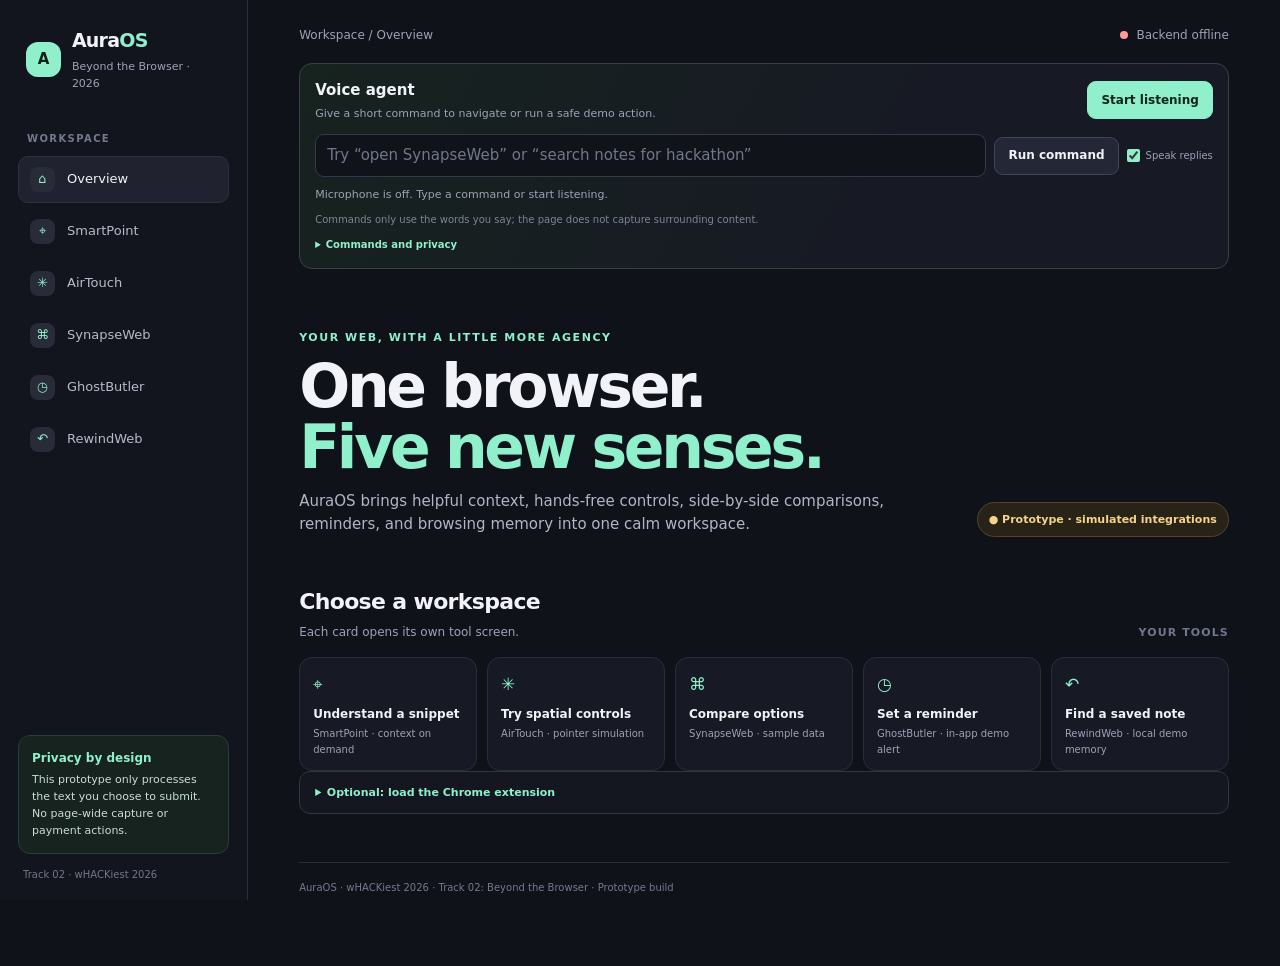
==== commit 2c483862: "Add dashboard voice agent Co-authored-by: Copilot App <223556219+Copilot@users.noreply.github.com>" ====
--- a/index.html
+++ b/index.html
@@ -52,6 +52,22 @@
     .connection-dot { width: 8px; height: 8px; border-radius: 50%; background: var(--yellow); }
     .connection-dot.live { background: var(--mint); box-shadow: 0 0 12px #90f0cb77; }
     .connection-dot.offline { background: var(--red); }
+    .voice-agent { margin: 18px 0 2px; padding: 15px; border: 1px solid #35443e; border-radius: 13px; background: linear-gradient(120deg, #17231f, #171a24 62%); }
+    .voice-agent-head { display: flex; align-items: center; justify-content: space-between; gap: 14px; }
+    .voice-agent-head h2 { margin: 0; font-size: 15px; }
+    .voice-agent-head p { margin: 3px 0 0; color: var(--muted); font-size: 11px; }
+    .voice-controls { display: grid; grid-template-columns: minmax(0, 1fr) auto auto; align-items: center; gap: 8px; margin-top: 12px; }
+    .voice-controls input { min-width: 0; }
+    .voice-speak-toggle { display: inline-flex; align-items: center; gap: 6px; color: var(--muted); font-size: 10px; white-space: nowrap; }
+    .voice-speak-toggle input { width: auto; min-height: auto; margin: 0; accent-color: var(--mint); }
+    .voice-agent .status-line { margin: 9px 0 0; }
+    .voice-agent .status-line[data-state="error"] { color: var(--red); }
+    .voice-agent .status-line[data-state="success"] { color: var(--mint); }
+    .voice-transcript { min-height: 16px; }
+    .voice-help { margin-top: 9px; color: #a7adbd; font-size: 10px; }
+    .voice-help summary { color: var(--mint); cursor: pointer; font-weight: 700; }
+    .voice-help p { margin: 7px 0 0; }
+    .sr-only { position: absolute; width: 1px; height: 1px; padding: 0; margin: -1px; overflow: hidden; clip: rect(0, 0, 0, 0); white-space: nowrap; border: 0; }
     .hero { display: flex; align-items: end; justify-content: space-between; gap: 24px; padding: 58px 0 32px; }
     .eyebrow { color: var(--mint); font-size: 11px; font-weight: 800; letter-spacing: .14em; text-transform: uppercase; }
     h1 { margin: 10px 0 12px; font-size: clamp(36px, 5vw, 60px); line-height: 1.02; letter-spacing: -.055em; }
@@ -168,6 +184,10 @@
       .nav a { flex: 0 0 auto; gap: 7px; padding: 6px 8px; font-size: 10px; }
       .nav-icon { width: 21px; height: 21px; font-size: 11px; }
       .main { padding: 17px 15px 48px; }
+      .voice-agent-head { align-items: stretch; flex-direction: column; }
+      .voice-controls { grid-template-columns: 1fr 1fr; }
+      .voice-controls input { grid-column: 1 / -1; }
+      .voice-speak-toggle { grid-column: 1 / -1; }
       .hero { align-items: start; flex-direction: column; padding: 38px 0 25px; }
       .quick-grid { grid-template-columns: repeat(2, 1fr); }
       .quick-card { min-height: 93px; }
@@ -218,6 +238,26 @@
           </div>
         <div class="connection" role="status"><span class="connection-dot" id="backend-dot"></span><span id="backend-label">Connecting to local demo…</span></div>
       </div>
+
+      <section class="voice-agent" aria-labelledby="voice-agent-title">
+        <div class="voice-agent-head">
+          <div><h2 id="voice-agent-title">Voice agent</h2><p>Give a short command to navigate or run a safe demo action.</p></div>
+          <button class="btn primary" id="voice-listen" type="button" aria-pressed="false">Start listening</button>
+        </div>
+        <form class="voice-controls" id="voice-command-form">
+          <label class="sr-only" for="voice-command-input">Type a command</label>
+          <input id="voice-command-input" maxlength="250" placeholder="Try “open SynapseWeb” or “search notes for hackathon”" autocomplete="off">
+          <button class="btn" id="voice-command-submit" type="submit">Run command</button>
+          <label class="voice-speak-toggle"><input id="voice-speak" type="checkbox" checked> Speak replies</label>
+        </form>
+        <p class="status-line" id="voice-status" role="status" aria-live="polite">Microphone is off. Type a command or start listening.</p>
+        <p class="hint voice-transcript" id="voice-transcript" aria-live="polite">Commands only use the words you say; the page does not capture surrounding content.</p>
+        <details class="voice-help">
+          <summary>Commands and privacy</summary>
+          <p>Try “open SmartPoint”, “run comparison”, “analyze this snippet”, “turn on AirTouch”, “search notes for LLM”, or “scroll down”.</p>
+          <p>The microphone starts only after you click. Browser speech recognition may process audio through your browser provider; only the recognized command is sent to AuraOS. Reminder alerts still require manual confirmation, and voice cannot book, pay, or send messages.</p>
+        </details>
+      </section>
 
         <section id="home" class="screen" aria-labelledby="home-title">
       <header class="hero">
@@ -396,7 +436,7 @@
           headers: { "Content-Type": "application/json", ...(options.headers || {}) }
         });
       } catch {
-        throw new Error("Cannot reach the local AuraOS backend. Start it with the README quickstart command.");
+        throw new Error("Cannot reach the AuraOS backend. Check the connection and try again.");
       }
       let data;
       try { data = await response.json(); } catch { data = {}; }
@@ -413,6 +453,168 @@
     function showError(container, message) {
       container.replaceChildren(make("div", "empty-state", message));
     }
+
+    function initVoiceAgent() {
+      const listenButton = byId("voice-listen");
+      const commandForm = byId("voice-command-form");
+      const commandInput = byId("voice-command-input");
+      const submitButton = byId("voice-command-submit");
+      const status = byId("voice-status");
+      const transcript = byId("voice-transcript");
+      const speakToggle = byId("voice-speak");
+      const Recognition = window.SpeechRecognition || window.webkitSpeechRecognition;
+      const secure = window.isSecureContext;
+      let recognition = null;
+      let phase = "idle";
+      let commandInFlight = false;
+
+      function setVoiceStatus(message, state = "") {
+        status.textContent = message;
+        status.dataset.state = state;
+        status.className = `status-line${state ? ` ${state}` : ""}`;
+      }
+
+      function setPhase(next) {
+        phase = next;
+        const active = ["starting", "listening", "stopping", "processing"].includes(next);
+        listenButton.textContent = next === "listening" ? "Stop listening" : "Start listening";
+        listenButton.setAttribute("aria-pressed", String(next === "listening"));
+        listenButton.disabled = !Recognition || !secure || ["starting", "stopping", "processing"].includes(next);
+        commandInput.disabled = active || commandInFlight;
+        submitButton.disabled = active || commandInFlight;
+      }
+
+      function speakReply(message) {
+        if (!speakToggle.checked || !window.speechSynthesis || !window.SpeechSynthesisUtterance) return;
+        window.speechSynthesis.cancel();
+        const utterance = new SpeechSynthesisUtterance(message);
+        utterance.lang = "en-IN";
+        utterance.onerror = () => setVoiceStatus("Spoken reply failed; the response is still shown as text.", "error");
+        window.speechSynthesis.speak(utterance);
+      }
+
+      async function runCommand(rawCommand) {
+        const command = rawCommand.trim().slice(0, 250);
+        if (!command || commandInFlight) return;
+        commandInFlight = true;
+        setPhase("processing");
+        transcript.textContent = `Command: ${command}`;
+        setVoiceStatus("Understanding your command…");
+        try {
+          const result = await api("/api/voice/command", {
+            method: "POST",
+            body: JSON.stringify({ command })
+          });
+          const action = result.action || { type: "none" };
+          if (action.type === "navigate") {
+            showScreen(action.screen, true);
+          } else if (action.type === "run_comparison") {
+            showScreen(action.screen, true);
+            byId("swarm-button").click();
+          } else if (action.type === "analyze_snippet") {
+            showScreen(action.screen, true);
+            byId("analyze-button").click();
+          } else if (action.type === "enable_pointer") {
+            showScreen(action.screen, true);
+            if (!airEnabled) byId("air-toggle").click();
+          } else if (action.type === "search_memory") {
+            showScreen(action.screen, true);
+            commandInput.value = action.query || "";
+            await searchMemories(commandInput.value);
+          } else if (action.type === "scroll") {
+            if (action.direction === "top") window.scrollTo({ top: 0, behavior: "smooth" });
+            else window.scrollBy({ top: action.direction === "down" ? 420 : -420, behavior: "smooth" });
+          } else if (action.type === "confirmation_required") {
+            showScreen(action.screen, true);
+          }
+          setVoiceStatus(result.reply, result.intent === "unknown" ? "error" : "success");
+          speakReply(result.reply);
+        } catch (error) {
+          setVoiceStatus(error.message || "The command failed. Please try again.", "error");
+        } finally {
+          commandInFlight = false;
+          setPhase("idle");
+        }
+      }
+
+      commandForm.addEventListener("submit", (event) => {
+        event.preventDefault();
+        runCommand(commandInput.value);
+      });
+
+      if (!secure) {
+        listenButton.disabled = true;
+        setVoiceStatus("Microphone commands require HTTPS or localhost. Typed commands still work.", "error");
+      } else if (!Recognition) {
+        listenButton.disabled = true;
+        setVoiceStatus("This browser does not support speech recognition. Typed commands still work.");
+      } else {
+        recognition = new Recognition();
+        recognition.lang = "en-IN";
+        recognition.continuous = false;
+        recognition.interimResults = false;
+        recognition.maxAlternatives = 1;
+        recognition.onstart = () => {
+          setPhase("listening");
+          setVoiceStatus("Listening. Say one command, then pause.");
+        };
+        recognition.onresult = (event) => {
+          const finalResult = event.results[event.results.length - 1];
+          const command = finalResult && finalResult[0] ? finalResult[0].transcript.trim() : "";
+          if (!command) {
+            setPhase("idle");
+            setVoiceStatus("No command was recognized. Try again or type it below.", "error");
+            return;
+          }
+          runCommand(command);
+        };
+        recognition.onerror = (event) => {
+          if (event.error === "aborted" && phase === "stopping") return;
+          const messages = {
+            "not-allowed": "Microphone permission was denied. Allow microphone access in browser settings.",
+            "service-not-allowed": "The browser speech service is unavailable. Try typed commands.",
+            "audio-capture": "No microphone was found. Connect one or use typed commands.",
+            "no-speech": "No speech was heard. Check your microphone and try again.",
+            "network": "Speech recognition needs a network connection. Try typed commands.",
+            "language-not-supported": "This browser does not support English (India) recognition."
+          };
+          setPhase("idle");
+          setVoiceStatus(messages[event.error] || "Speech recognition stopped. Try again or type a command.", "error");
+        };
+        recognition.onend = () => {
+          if (phase === "stopping") {
+            setPhase("idle");
+            setVoiceStatus("Listening stopped.");
+          } else if (phase === "starting" || phase === "listening") {
+            setPhase("idle");
+            setVoiceStatus("Listening ended without a command. Try again or type it below.", "error");
+          }
+        };
+        listenButton.addEventListener("click", () => {
+          if (phase === "listening") {
+            setPhase("stopping");
+            setVoiceStatus("Stopping microphone…");
+            recognition.stop();
+            return;
+          }
+          if (phase !== "idle") return;
+          setPhase("starting");
+          setVoiceStatus("Starting microphone…");
+          try {
+            recognition.start();
+          } catch {
+            setPhase("idle");
+            setVoiceStatus("The microphone could not start. Check its permission and try again.", "error");
+          }
+        });
+      }
+
+      window.addEventListener("pagehide", () => {
+        if (recognition && phase === "listening") recognition.abort();
+        if (window.speechSynthesis) window.speechSynthesis.cancel();
+      });
+    }
+
 
     async function checkBackend() {
       const dot = byId("backend-dot");
@@ -752,6 +954,7 @@
     byId("back-overview").addEventListener("click", () => showScreen("home", true));
     window.addEventListener("popstate", () => showScreen(location.hash.slice(1) || "home"));
     showScreen(location.hash.slice(1) || "home");
+    initVoiceAgent();
     checkBackend();
     loadMissions();
     searchMemories();
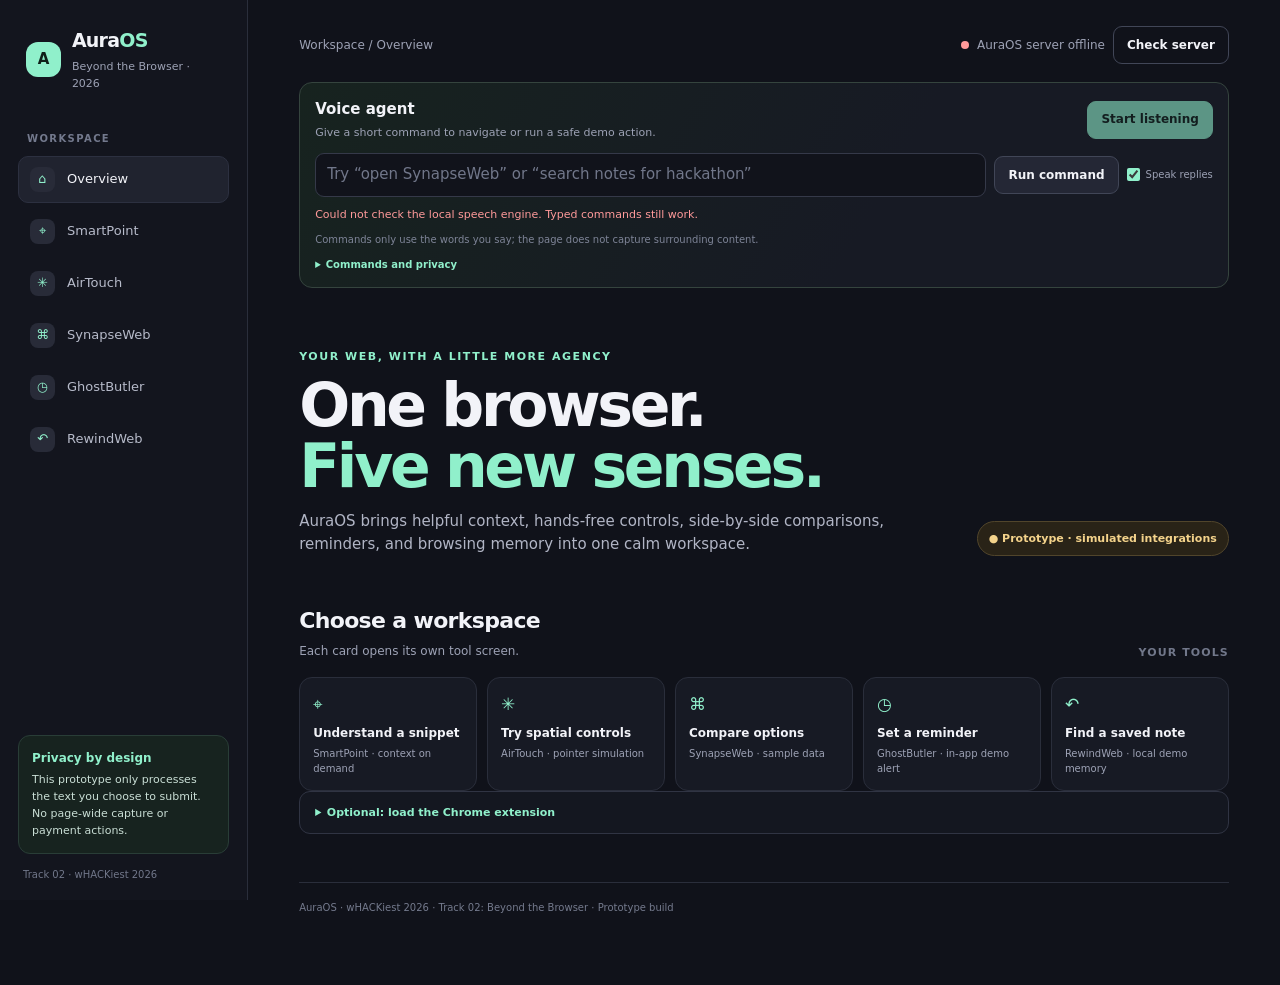
==== commit 8e938a33: "Prepare AuraOS for permanent hosting Co-authored-by: Copilot App <223556219+Copilot@users.noreply.gi" ====
--- a/index.html
+++ b/index.html
@@ -168,6 +168,9 @@
     .timeline-label { display: flex; justify-content: space-between; gap: 12px; color: #aeb3c2; font-size: 10px; }
     input[type="range"] { min-height: auto; margin: 11px 0 0; accent-color: var(--mint); }
     .empty-state { padding: 22px 10px; border: 1px dashed #3b3f4c; border-radius: 10px; color: #81879a; font-size: 11px; text-align: center; }
+    .practice-card { margin: 0 0 12px; padding: 12px; border: 1px dashed #3d4a44; border-radius: 10px; background: #161b18; }
+    .practice-card strong { display: block; margin-bottom: 4px; color: #9fe7c8; font-size: 10px; letter-spacing: .06em; text-transform: uppercase; }
+    .practice-card p { margin: 0; color: #d7e2db; font-size: 12px; line-height: 1.5; }
     .save-form { margin-top: 14px; padding: 15px; border: 1px solid #303443; border-radius: 11px; background: #13161f; }
     .save-form h3 { margin: 0; font-size: 12px; }
     .footer { margin-top: 48px; padding-top: 17px; border-top: 1px solid var(--line); color: #747a8d; font-size: 10px; }
@@ -236,7 +239,7 @@
             <div class="breadcrumb">Workspace <span aria-hidden="true">/</span> <span id="breadcrumb-current">Overview</span></div>
             <button class="btn subtle" id="back-overview" type="button" hidden>← Overview</button>
           </div>
-        <div class="connection" role="status"><span class="connection-dot" id="backend-dot"></span><span id="backend-label">Connecting to local demo…</span></div>
+        <div class="connection" role="status"><span class="connection-dot" id="backend-dot"></span><span id="backend-label">Connecting to AuraOS server…</span><button class="btn subtle" id="server-refresh" type="button" aria-label="Check server connection">Check server</button></div>
       </div>
 
       <section class="voice-agent" aria-labelledby="voice-agent-title">
@@ -255,7 +258,7 @@
         <details class="voice-help">
           <summary>Commands and privacy</summary>
           <p>Try “open SmartPoint”, “run comparison”, “analyze this snippet”, “turn on AirTouch”, “search notes for LLM”, or “scroll down”.</p>
-          <p>The microphone starts only after you click. Browser speech recognition may process audio through your browser provider; only the recognized command is sent to AuraOS. Reminder alerts still require manual confirmation, and voice cannot book, pay, or send messages.</p>
+          <p>The microphone starts only after you click. Audio is streamed securely to the AuraOS backend and recognized locally; it is not sent to a speech provider. Reminder alerts still require manual confirmation, and voice cannot book, pay, or send messages.</p>
         </details>
       </section>
 
@@ -289,16 +292,21 @@
 
       <section id="smartpoint" class="screen" aria-labelledby="smartpoint-title" hidden>
         <div class="section-head"><div><h2 id="smartpoint-title">Understand what’s in front of you</h2><p>Share a small excerpt. AuraOS will explain only the text you provide.</p></div><span class="section-index">01 / SMARTPOINT</span></div>
-        <details class="demo-guide"><summary>How to demo SmartPoint</summary><ol><li>Edit the selected text and your question, or keep the sample.</li><li>Click <strong>Analyze this snippet</strong> to see a bounded explanation.</li><li>In the optional extension, hover over an element and press <kbd>Alt+S</kbd>; no full-page content is sent.</li></ol></details>
+        <details class="demo-guide"><summary>How to demo SmartPoint</summary><ol><li>Highlight a line in the practice card, then click <strong>Use highlighted text</strong>.</li><li>Click <strong>Analyze this snippet</strong>. The result uses only that text and says when a price cannot be verified.</li><li>Click <strong>Save this to Rewind</strong>, then open RewindWeb. On another page, the extension does the same with <kbd>Alt+S</kbd>.</li></ol></details>
         <div class="panel panel-grid">
           <div>
             <h3 class="panel-title"><span class="pillar-number">01</span>SmartPoint <span class="tag">Desk mode</span></h3>
-            <p class="panel-copy">A micro-comprehension demo for confusing terms, prices, or page copy. No browser content is captured automatically.</p>
+            <p class="panel-copy">Highlight a line, or paste one. AuraOS explains only that text and says when it is too thin to trust a price.</p>
+            <div class="practice-card">
+              <strong>Practice page line</strong>
+              <p id="smart-practice">Bengaluru → Delhi · Base fare ₹4,899 · Convenience fee ₹349 · Seat selection ₹450 (optional) · “Only 2 seats left at this price”</p>
+            </div>
             <label class="field-label" for="smart-text">Selected text</label>
             <textarea id="smart-text" maxlength="2500">Base fare ₹4,899 · convenience fee ₹250 · optional seat selection ₹400</textarea>
             <label class="field-label" for="smart-prompt">What should I look for?</label>
             <input id="smart-prompt" maxlength="300" value="Explain the charges and what is optional">
-            <div class="button-row"><button class="btn primary" id="analyze-button" type="button">Analyze this snippet <span aria-hidden="true">→</span></button><button class="btn subtle" id="smart-clear" type="button">Clear text</button></div>
+            <div class="button-row"><button class="btn primary" id="analyze-button" type="button">Analyze this snippet <span aria-hidden="true">→</span></button><button class="btn" id="smart-use-selection" type="button">Use highlighted text</button><button class="btn subtle" id="smart-clear" type="button">Clear text</button></div>
+            <p class="status-line" id="smart-selection-status" aria-live="polite"></p>
             <p class="hint" id="smart-privacy-hint">Only this excerpt and your question are sent to the local backend (max 2,500 characters). With an OpenAI key configured, the backend forwards it to OpenAI.</p>
           </div>
           <div class="result-box" id="smart-result" aria-live="polite">
@@ -338,14 +346,16 @@
 
       <section id="synapse" class="screen" aria-labelledby="synapse-title" hidden>
         <div class="section-head"><div><h2 id="synapse-title">Compare before you commit</h2><p>See a unified comparison card without opening or interacting with other sites.</p></div><span class="section-index">03 / SYNAPSEWEB</span></div>
-        <details class="demo-guide"><summary>How to demo SynapseWeb</summary><ol><li>Enter a comparison goal and example site labels.</li><li>Click <strong>Run sample comparison</strong>.</li><li>Review the illustrative matrix; its prices are fictional and no sites are queried.</li></ol></details>
+        <details class="demo-guide"><summary>How to demo SynapseWeb</summary><ol><li>Paste two or three listing snippets, separated by a blank line. Leave that box empty for a labeled sample.</li><li>Click <strong>Compare these snippets</strong> or <strong>Run sample comparison</strong>.</li><li>Read the stated price, fees written in the text, and what the text never says. Save the table to RewindWeb.</li></ol></details>
         <div class="panel panel-grid">
           <div>
-            <h3 class="panel-title"><span class="pillar-number">03</span>SynapseWeb <span class="tag">Swarm preview</span></h3>
-            <p class="panel-copy">A simulated multi-site comparison showing how a swarm result could be organized. Prices below are fictional sample data.</p>
+            <h3 class="panel-title"><span class="pillar-number">03</span>SynapseWeb <span class="tag">Your text or a sample</span></h3>
+            <p class="panel-copy">Paste listing text to compare only what those snippets say. An empty box runs a labeled sample with fictional prices. No site is opened.</p>
             <label class="field-label" for="swarm-goal">What do you want to compare?</label>
             <input id="swarm-goal" maxlength="300" value="Compare a direct flight from Bengaluru to Delhi">
-            <label class="field-label" for="swarm-sites">Example sites (comma separated)</label>
+            <label class="field-label" for="swarm-listings">Listing snippets (optional, separate with a blank line)</label>
+            <textarea id="swarm-listings" maxlength="4500" placeholder="Direct carrier&#10;Base fare ₹4,800&#10;&#10;Marketplace&#10;Base fare ₹4,899 · convenience fee ₹250"></textarea>
+            <label class="field-label" for="swarm-sites">Example sites, used only for the sample (comma separated)</label>
             <input id="swarm-sites" value="Direct carrier, Travel marketplace, Fare comparison" maxlength="300">
             <div class="button-row"><button class="btn primary" id="swarm-button" type="button">Run sample comparison <span aria-hidden="true">→</span></button></div>
           </div>
@@ -357,10 +367,10 @@
 
       <section id="butler" class="screen" aria-labelledby="butler-title" hidden>
         <div class="section-head"><div><h2 id="butler-title">Let the reminder wait for you</h2><p>Create a reminder template and trigger a local alert preview when you choose.</p></div><span class="section-index">04 / GHOSTBUTLER</span></div>
-        <details class="demo-guide"><summary>How to demo GhostButler</summary><ol><li>Create a reminder template and optionally choose a time.</li><li>At or after that time, choose <strong>Preview alert</strong>.</li><li>Confirm the dialog to show an in-app preview. Nothing is booked or sent externally.</li></ol></details>
+        <details class="demo-guide"><summary>How to demo GhostButler</summary><ol><li>Create a reminder template and optionally choose a time.</li><li>At or after that time, choose <strong>Preview alert</strong> and confirm.</li><li>Allow notifications if the browser asks. You get an in-app preview and, on this open tab, a browser notification. Nothing is booked or sent externally.</li></ol></details>
         <div class="panel">
           <h3 class="panel-title"><span class="pillar-number">04</span>GhostButler <span class="tag">Manual demo only</span></h3>
-          <p class="panel-copy">Missions are stored in memory while this server runs. There is no background scheduler, portal monitoring, queue bypass, booking, WhatsApp dispatch, or payment flow.</p>
+          <p class="panel-copy">Reminders stay in this server process. After you confirm a due reminder, this open tab can show a browser notification. Nothing is monitored, booked, or sent externally.</p>
           <div class="butler-grid">
             <div>
               <div class="result-box">
@@ -388,8 +398,8 @@
       </section>
 
       <section id="rewind" class="screen" aria-labelledby="rewind-title" hidden>
-        <div class="section-head"><div><h2 id="rewind-title">Pick up where you left off</h2><p>Search a tiny text-only demo memory, or save a note you explicitly choose.</p></div><span class="section-index">05 / REWINDWEB</span></div>
-        <details class="demo-guide"><summary>How to demo RewindWeb</summary><ol><li>Search for <code>LLM</code> or <code>hackathon</code> to filter the sample notes.</li><li>Optionally save a title and short excerpt that you choose.</li><li>Use the timeline slider to select a visible text record. Search is keyword-based; no page snapshots are stored.</li></ol></details>
+        <div class="section-head"><div><h2 id="rewind-title">Pick up where you left off</h2><p>Search notes you saved. They stay in a local file until you clear them.</p></div><span class="section-index">05 / REWINDWEB</span></div>
+        <details class="demo-guide"><summary>How to demo RewindWeb</summary><ol><li>Search for <code>LLM</code> or <code>hackathon</code> to filter the sample notes.</li><li>Save a note here, or use <strong>Save this to Rewind</strong> on a SmartPoint or SynapseWeb result.</li><li>Restart the backend and search again. Saved notes remain in a local file; sample notes are examples only.</li></ol></details>
         <div class="panel">
           <h3 class="panel-title"><span class="pillar-number">05</span>RewindWeb <span class="tag">Text-only memory</span></h3>
           <p class="panel-copy">Search uses simple keyword matching in this prototype, not embeddings. No automatic history, screenshots, cookies, or page states are collected.</p>
@@ -453,6 +463,47 @@
     function showError(container, message) {
       container.replaceChildren(make("div", "empty-state", message));
     }
+    function splitListings(raw) {
+      return raw.split(/\n\s*\n/).map((item) => item.trim()).filter(Boolean).slice(0, 3);
+    }
+    function appendSaveToRewind(container, title, snippet) {
+      const button = make("button", "btn", "Save this to Rewind");
+      button.type = "button";
+      const status = make("p", "status-line", "");
+      button.addEventListener("click", async () => {
+        button.disabled = true;
+        try {
+          await api("/api/memory/capture", {
+            method: "POST",
+            body: JSON.stringify({ title: title.slice(0, 160), snippet: snippet.slice(0, 1000), url: "" })
+          });
+          status.className = "status-line success";
+          status.textContent = "Saved in RewindWeb. ";
+          const open = make("button", "btn subtle", "Open RewindWeb");
+          open.type = "button";
+          open.addEventListener("click", () => {
+            byId("memory-query").value = "";
+            showScreen("rewind", true);
+            searchMemories("");
+          });
+          status.append(open);
+        } catch (error) {
+          status.className = "status-line error";
+          status.textContent = error.message;
+          button.disabled = false;
+        }
+      });
+      container.append(button, status);
+    }
+    async function showDueNotification(title, body) {
+      if (!("Notification" in window)) return "This browser has no notification API. The in-app preview is shown.";
+      let permission = Notification.permission;
+      if (permission === "default") permission = await Notification.requestPermission();
+      if (permission !== "granted") return "Notifications stay off. The in-app preview is shown.";
+      const notification = new Notification(title, { body });
+      notification.onclick = () => window.focus();
+      return "A browser notification was shown for this open tab.";
+    }
 
     function initVoiceAgent() {
       const listenButton = byId("voice-listen");
@@ -462,11 +513,22 @@
       const status = byId("voice-status");
       const transcript = byId("voice-transcript");
       const speakToggle = byId("voice-speak");
-      const Recognition = window.SpeechRecognition || window.webkitSpeechRecognition;
-      const secure = window.isSecureContext;
-      let recognition = null;
+      const audioSupported = Boolean(
+        window.isSecureContext &&
+        navigator.mediaDevices &&
+        navigator.mediaDevices.getUserMedia &&
+        (window.AudioContext || window.webkitAudioContext) &&
+        window.WebSocket
+      );
       let phase = "idle";
       let commandInFlight = false;
+      let activeSocket = null;
+      let activeStream = null;
+      let activeAudioContext = null;
+      let activeProcessor = null;
+      let activeSource = null;
+      let activeMute = null;
+      let listenTimeout = null;
 
       function setVoiceStatus(message, state = "") {
         status.textContent = message;
@@ -476,12 +538,71 @@
 
       function setPhase(next) {
         phase = next;
-        const active = ["starting", "listening", "stopping", "processing"].includes(next);
+        const active = ["starting", "connecting", "listening", "stopping", "processing"].includes(next);
         listenButton.textContent = next === "listening" ? "Stop listening" : "Start listening";
         listenButton.setAttribute("aria-pressed", String(next === "listening"));
-        listenButton.disabled = !Recognition || !secure || ["starting", "stopping", "processing"].includes(next);
+        listenButton.disabled = !audioSupported || ["starting", "connecting", "stopping", "processing"].includes(next);
         commandInput.disabled = active || commandInFlight;
         submitButton.disabled = active || commandInFlight;
+      }
+
+      function stopCapture() {
+        clearTimeout(listenTimeout);
+        listenTimeout = null;
+        const socket = activeSocket;
+        activeSocket = null;
+        if (activeProcessor) {
+          activeProcessor.onaudioprocess = null;
+          activeProcessor.disconnect();
+          activeProcessor = null;
+        }
+        if (activeSource) {
+          activeSource.disconnect();
+          activeSource = null;
+        }
+        if (activeMute) {
+          activeMute.disconnect();
+          activeMute = null;
+        }
+        if (activeStream) {
+          activeStream.getTracks().forEach((track) => track.stop());
+          activeStream = null;
+        }
+        if (activeAudioContext) {
+          const context = activeAudioContext;
+          activeAudioContext = null;
+          context.close().catch(() => {});
+        }
+        if (socket && socket.readyState < WebSocket.CLOSING) socket.close();
+      }
+
+      function resampleTo16k(input, sampleRate) {
+        if (sampleRate === 16000) return input;
+        const ratio = sampleRate / 16000;
+        const outputLength = Math.floor(input.length / ratio);
+        const output = new Float32Array(outputLength);
+        let inputOffset = 0;
+        for (let outputOffset = 0; outputOffset < outputLength; outputOffset += 1) {
+          const nextOffset = Math.min(input.length, Math.round((outputOffset + 1) * ratio));
+          let sum = 0;
+          let count = 0;
+          for (; inputOffset < nextOffset; inputOffset += 1) {
+            sum += input[inputOffset];
+            count += 1;
+          }
+          output[outputOffset] = count ? sum / count : 0;
+        }
+        return output;
+      }
+
+      function floatToPcm16(samples) {
+        const buffer = new ArrayBuffer(samples.length * 2);
+        const view = new DataView(buffer);
+        for (let index = 0; index < samples.length; index += 1) {
+          const sample = Math.max(-1, Math.min(1, samples[index]));
+          view.setInt16(index * 2, sample < 0 ? sample * 0x8000 : sample * 0x7fff, true);
+        }
+        return buffer;
       }
 
       function speakReply(message) {
@@ -489,7 +610,7 @@
         window.speechSynthesis.cancel();
         const utterance = new SpeechSynthesisUtterance(message);
         utterance.lang = "en-IN";
-        utterance.onerror = () => setVoiceStatus("Spoken reply failed; the response is still shown as text.", "error");
+        utterance.onerror = () => setVoiceStatus("Spoken reply failed; the response is still shown as text.");
         window.speechSynthesis.speak(utterance);
       }
 
@@ -542,96 +663,206 @@
         runCommand(commandInput.value);
       });
 
-      if (!secure) {
-        listenButton.disabled = true;
-        setVoiceStatus("Microphone commands require HTTPS or localhost. Typed commands still work.", "error");
-      } else if (!Recognition) {
-        listenButton.disabled = true;
-        setVoiceStatus("This browser does not support speech recognition. Typed commands still work.");
-      } else {
-        recognition = new Recognition();
-        recognition.lang = "en-IN";
-        recognition.continuous = false;
-        recognition.interimResults = false;
-        recognition.maxAlternatives = 1;
-        recognition.onstart = () => {
-          setPhase("listening");
-          setVoiceStatus("Listening. Say one command, then pause.");
-        };
-        recognition.onresult = (event) => {
-          const finalResult = event.results[event.results.length - 1];
-          const command = finalResult && finalResult[0] ? finalResult[0].transcript.trim() : "";
-          if (!command) {
+      async function startListening() {
+        if (phase !== "idle" || !audioSupported) return;
+        setPhase("starting");
+        setVoiceStatus("Requesting microphone access…");
+        try {
+          const health = await api("/api/voice/status");
+          if (!health.available) {
             setPhase("idle");
-            setVoiceStatus("No command was recognized. Try again or type it below.", "error");
+            setVoiceStatus("Offline speech model is unavailable on this server. Typed commands still work.", "error");
             return;
           }
-          runCommand(command);
-        };
-        recognition.onerror = (event) => {
-          if (event.error === "aborted" && phase === "stopping") return;
+
+          activeStream = await navigator.mediaDevices.getUserMedia({
+            audio: {
+              channelCount: 1,
+              echoCancellation: true,
+              noiseSuppression: true,
+              autoGainControl: true
+            },
+            video: false
+          });
+          const AudioContextClass = window.AudioContext || window.webkitAudioContext;
+          activeAudioContext = new AudioContextClass();
+          await activeAudioContext.resume();
+          if (phase !== "starting") {
+            stopCapture();
+            setPhase("idle");
+            return;
+          }
+
+          const protocol = location.protocol === "https:" ? "wss:" : "ws:";
+          const socket = new WebSocket(`${protocol}//${location.host}/ws/speech`);
+          activeSocket = socket;
+          setPhase("connecting");
+          setVoiceStatus("Connecting to local speech recognition…");
+
+          socket.onopen = () => {
+            if (activeSocket !== socket || phase !== "connecting") {
+              socket.close();
+              return;
+            }
+            activeSource = activeAudioContext.createMediaStreamSource(activeStream);
+            activeProcessor = activeAudioContext.createScriptProcessor(4096, 1, 1);
+            activeMute = activeAudioContext.createGain();
+            activeMute.gain.value = 0;
+            activeSource.connect(activeProcessor);
+            activeProcessor.connect(activeMute);
+            activeMute.connect(activeAudioContext.destination);
+            activeProcessor.onaudioprocess = (event) => {
+              if (activeSocket !== socket || socket.readyState !== WebSocket.OPEN) return;
+              if (socket.bufferedAmount > 262144) {
+                setVoiceStatus("Audio connection is slow. Pause, then try again.", "error");
+                stopCapture();
+                setPhase("idle");
+                return;
+              }
+              const samples = resampleTo16k(
+                event.inputBuffer.getChannelData(0),
+                activeAudioContext.sampleRate
+              );
+              socket.send(floatToPcm16(samples));
+            };
+            setPhase("listening");
+            transcript.textContent = "Listening locally. Say one short command, then pause.";
+            setVoiceStatus("Listening. Your audio is processed by this AuraOS server.");
+            listenTimeout = setTimeout(() => {
+              if (activeSocket !== socket) return;
+              stopCapture();
+              setPhase("idle");
+              setVoiceStatus("Listening timed out after 45 seconds. Start again for another command.");
+              transcript.textContent = "Microphone is off.";
+            }, 45000);
+          };
+
+          socket.onmessage = (event) => {
+            if (activeSocket !== socket) return;
+            let message;
+            try {
+              message = JSON.parse(event.data);
+            } catch {
+              setVoiceStatus("Speech service sent an invalid response. Try typed commands.", "error");
+              stopCapture();
+              setPhase("idle");
+              return;
+            }
+            if (message.type === "partial" && message.text) {
+              transcript.textContent = `Hearing: ${message.text}`;
+            } else if (message.type === "final" && message.text) {
+              const command = message.text.trim();
+              stopCapture();
+              setPhase("idle");
+              transcript.textContent = `Recognized: ${command}`;
+              runCommand(command);
+            } else if (message.type === "error") {
+              stopCapture();
+              setPhase("idle");
+              setVoiceStatus(message.message || "Speech recognition failed. Try typed commands.", "error");
+            }
+          };
+
+          socket.onerror = () => {
+            if (activeSocket !== socket) return;
+            stopCapture();
+            setPhase("idle");
+            setVoiceStatus("Could not reach local speech recognition. Check your connection and try again.", "error");
+          };
+          socket.onclose = (event) => {
+            if (activeSocket !== socket) return;
+            stopCapture();
+            setPhase("idle");
+            if (event.code !== 1000) {
+              setVoiceStatus("Speech connection ended unexpectedly. Try again or type a command.", "error");
+            } else if (phase !== "idle") {
+              setVoiceStatus("Listening stopped.");
+            }
+          };
+        } catch (error) {
+          stopCapture();
+          setPhase("idle");
           const messages = {
-            "not-allowed": "Microphone permission was denied. Allow microphone access in browser settings.",
-            "service-not-allowed": "The browser speech service is unavailable. Try typed commands.",
-            "audio-capture": "No microphone was found. Connect one or use typed commands.",
-            "no-speech": "No speech was heard. Check your microphone and try again.",
-            "network": "Speech recognition needs a network connection. Try typed commands.",
-            "language-not-supported": "This browser does not support English (India) recognition."
+            NotAllowedError: "Microphone permission was denied. Allow microphone access in browser settings.",
+            NotFoundError: "No microphone was found. Connect one or use typed commands.",
+            NotReadableError: "The microphone is busy in another app. Close it and try again.",
+            AbortError: "Microphone access was interrupted. Try again."
           };
-          setPhase("idle");
-          setVoiceStatus(messages[event.error] || "Speech recognition stopped. Try again or type a command.", "error");
-        };
-        recognition.onend = () => {
-          if (phase === "stopping") {
-            setPhase("idle");
-            setVoiceStatus("Listening stopped.");
-          } else if (phase === "starting" || phase === "listening") {
-            setPhase("idle");
-            setVoiceStatus("Listening ended without a command. Try again or type it below.", "error");
-          }
-        };
+          setVoiceStatus(
+            messages[error.name] || error.message || "Could not start local voice recognition.",
+            "error"
+          );
+        }
+      }
+
+      if (!audioSupported) {
+        listenButton.disabled = true;
+        setVoiceStatus("Microphone access requires a supported browser on HTTPS or localhost. Typed commands still work.", "error");
+      } else {
+        listenButton.disabled = true;
+        setVoiceStatus("Checking local speech engine…");
+        api("/api/voice/status")
+          .then((health) => {
+            listenButton.disabled = !health.available;
+            if (health.available) {
+              setVoiceStatus("Local speech is ready. Click Start listening, then speak one command.");
+            } else {
+              setVoiceStatus("Offline speech model is unavailable on this server. Typed commands still work.", "error");
+            }
+          })
+          .catch(() => {
+            listenButton.disabled = true;
+            setVoiceStatus("Could not check the local speech engine. Typed commands still work.", "error");
+          });
         listenButton.addEventListener("click", () => {
           if (phase === "listening") {
             setPhase("stopping");
-            setVoiceStatus("Stopping microphone…");
-            recognition.stop();
-            return;
-          }
-          if (phase !== "idle") return;
-          setPhase("starting");
-          setVoiceStatus("Starting microphone…");
-          try {
-            recognition.start();
-          } catch {
+            stopCapture();
             setPhase("idle");
-            setVoiceStatus("The microphone could not start. Check its permission and try again.", "error");
+            setVoiceStatus("Listening stopped.");
+            transcript.textContent = "Microphone is off.";
+          } else {
+            startListening();
           }
         });
       }
 
       window.addEventListener("pagehide", () => {
-        if (recognition && phase === "listening") recognition.abort();
+        stopCapture();
         if (window.speechSynthesis) window.speechSynthesis.cancel();
       });
     }
 
 
+    let checkingBackend = false;
     async function checkBackend() {
       const dot = byId("backend-dot");
       const label = byId("backend-label");
+      const refreshButton = byId("server-refresh");
+      if (checkingBackend) return;
+      checkingBackend = true;
+      refreshButton.disabled = true;
       try {
         const status = await api("/api/status");
+        const voiceStatus = await api("/api/voice/status");
         dot.className = "connection-dot live";
-        label.textContent = status.demo_mode ? "Local demo backend · simulated data" : "Backend connected";
+        label.textContent = voiceStatus.available
+          ? "AuraOS server online · local voice ready"
+          : "AuraOS server online · typed commands ready";
+        label.title = `${location.origin} · ${status.demo_mode ? "simulated demo data" : "connected"} · ${voiceStatus.engine}`;
         if (status.analysis_mode === "OPENAI_CONFIGURED") {
           byId("smart-privacy-hint").textContent = "Only this excerpt and your question are sent to the backend, then forwarded to the configured OpenAI provider (max 2,500 characters).";
         }
       } catch (error) {
         dot.className = "connection-dot offline";
-        label.textContent = "Backend offline";
+        label.textContent = "AuraOS server offline";
         label.title = error.message;
-      }
-    }
+      } finally {
+        checkingBackend = false;
+        refreshButton.disabled = false;
+      }
+    }
+    byId("server-refresh").addEventListener("click", checkBackend);
 
     byId("analyze-button").addEventListener("click", async (event) => {
       const button = event.currentTarget;
@@ -664,6 +895,7 @@
         result.append(list);
         result.append(make("p", "hint", data.action_recommendation || "Review the original context."));
         result.append(make("p", "status-line", `${modeLabel} · based only on the excerpt you submitted`));
+        appendSaveToRewind(result, data.title || "SmartPoint note", `${data.summary}\n\nSelected: ${snippet}`);
       } catch (error) {
         showError(result, error.message);
       } finally {
@@ -671,7 +903,19 @@
         button.innerHTML = 'Analyze this snippet <span aria-hidden="true">→</span>';
       }
     });
-    byId("smart-clear").addEventListener("click", () => { byId("smart-text").value = ""; });
+    byId("smart-clear").addEventListener("click", () => {
+      byId("smart-text").value = "";
+      setStatus(byId("smart-selection-status"), "");
+    });
+    byId("smart-use-selection").addEventListener("click", () => {
+      const selected = window.getSelection ? window.getSelection().toString().replace(/\s+/g, " ").trim() : "";
+      if (!selected) {
+        setStatus(byId("smart-selection-status"), "Highlight a line in the practice card or elsewhere on this page first.", "error");
+        return;
+      }
+      byId("smart-text").value = selected.slice(0, 2500);
+      setStatus(byId("smart-selection-status"), "Highlighted text is ready to analyze. Nothing else on the page was sent.", "success");
+    });
 
     const airStage = byId("air-stage");
     const airTargets = [...document.querySelectorAll(".air-target")];
@@ -718,45 +962,69 @@
     });
     byId("air-swipe").addEventListener("click", () => window.scrollBy({ top: 300, behavior: "smooth" }));
 
+    function swarmButtonLabel() {
+      return splitListings(byId("swarm-listings").value).length
+        ? 'Compare these snippets <span aria-hidden="true">→</span>'
+        : 'Run sample comparison <span aria-hidden="true">→</span>';
+    }
+    byId("swarm-listings").addEventListener("input", () => {
+      if (!byId("swarm-button").disabled) byId("swarm-button").innerHTML = swarmButtonLabel();
+    });
     byId("swarm-button").addEventListener("click", async (event) => {
       const button = event.currentTarget;
       const result = byId("swarm-result");
       const goal = byId("swarm-goal").value.trim();
+      const listings = splitListings(byId("swarm-listings").value);
       const targetSites = byId("swarm-sites").value.split(",").map((site) => site.trim()).filter(Boolean).slice(0, 5);
-      if (!goal || !targetSites.length) { showError(result, "Enter a comparison goal and at least one example site."); return; }
+      if (!goal) { showError(result, "Enter what you want to compare."); return; }
+      if (!listings.length && !targetSites.length) { showError(result, "Paste listing snippets, or add at least one sample site label."); return; }
       button.disabled = true;
-      button.textContent = "Preparing sample…";
+      button.textContent = listings.length ? "Comparing your text…" : "Preparing sample…";
       try {
         const data = await api("/api/swarm/execute", {
           method: "POST",
-          body: JSON.stringify({ goal, target_sites: targetSites, max_parallel_tabs: targetSites.length })
+          body: JSON.stringify({
+            goal,
+            target_sites: targetSites.length ? targetSites : null,
+            listings: listings.length ? listings : null,
+            max_parallel_tabs: Math.max(1, listings.length || targetSites.length)
+          })
         });
+        const fromText = data.comparison_source === "USER_TEXT";
         result.replaceChildren();
-        result.append(make("span", "tag", "Illustrative sample · not live"));
+        result.append(make("span", "tag", fromText ? "From your snippets · not live" : "Illustrative sample · not live"));
         result.append(make("h3", "", data.winner.platform));
         result.append(make("p", "", `${data.winner.final_price} · ${data.winner.savings}`));
         const tableWrap = make("div", "table-wrap");
         const table = make("table");
         const head = make("thead");
         const heading = make("tr");
-        ["Example site", "Shown total", "Sample"].forEach((value) => heading.append(make("th", "", value)));
+        (fromText ? ["Listing", "Stated price", "Fees in the text", "Not in the text"] : ["Example site", "Shown total", "Sample"]).forEach((value) => heading.append(make("th", "", value)));
         head.append(heading);
         const body = make("tbody");
+        const noteLines = [];
         (data.comparison_matrix || []).forEach((item) => {
           const row = make("tr", item.is_best ? "best" : "");
-          [item.platform, item.total, item.is_best ? "Example pick" : "Example"].forEach((value) => row.append(make("td", "", value)));
+          const cells = fromText
+            ? [item.platform, item.stated_price, item.fees_mentioned, item.not_in_text]
+            : [item.platform, item.total, item.is_best ? "Example pick" : "Example"];
+          cells.forEach((value) => row.append(make("td", "", value || "")));
           body.append(row);
+          noteLines.push(fromText
+            ? `${item.platform}: stated ${item.stated_price}; fees ${item.fees_mentioned}; missing ${item.not_in_text}`
+            : `${item.platform}: ${item.total} (sample)`);
         });
         table.append(head, body);
         tableWrap.append(table);
         result.append(tableWrap);
-        result.append(make("p", "disclaimer", data.message || "Sample figures only; verify with each provider."));
+        result.append(make("p", "disclaimer", data.message || "No websites were queried."));
         result.append(make("p", "hint", "No cart was prepared and no external action is available."));
+        appendSaveToRewind(result, `Comparison: ${goal}`.slice(0, 160), noteLines.join("\n"));
       } catch (error) {
         showError(result, error.message);
       } finally {
         button.disabled = false;
-        button.innerHTML = 'Run sample comparison <span aria-hidden="true">→</span>';
+        button.innerHTML = swarmButtonLabel();
       }
     });
 
@@ -786,7 +1054,7 @@
         trigger.disabled = waitMs > 0;
         if (waitMs > 0) setTimeout(loadMissions, Math.min(waitMs + 500, 2147483000));
         trigger.addEventListener("click", async () => {
-          const accepted = window.confirm("Trigger a simulated in-app alert for this reminder? No site will be checked and no booking or payment will happen.");
+          const accepted = window.confirm("Show this reminder on the page and, if you allow it, as a browser notification? No site will be checked and no booking or payment will happen.");
           if (!accepted) return;
           trigger.disabled = true;
           try {
@@ -794,10 +1062,12 @@
               method: "POST",
               body: JSON.stringify({ mission_id: mission.id, confirmed: true })
             });
+            const notified = await showDueNotification(mission.title, data.notification.message);
             renderMissions(await api("/api/butler/missions"));
             const preview = byId("alert-preview");
             preview.replaceChildren(make("strong", "", `${data.notification.channel} · simulation`));
             preview.append(make("p", "", data.notification.message));
+            preview.append(make("p", "", notified));
             preview.hidden = false;
           } catch (error) {
             setStatus(byId("mission-status"), error.message, "error");
@@ -830,7 +1100,7 @@
           })
         });
         event.currentTarget.reset();
-        setStatus(byId("mission-status"), "Saved in this server process. It will not run in the background.", "success");
+        setStatus(byId("mission-status"), "Saved in this server process. Confirm it here when it is due to show a notification.", "success");
         await loadMissions();
       } catch (error) {
         setStatus(byId("mission-status"), error.message, "error");
@@ -907,7 +1177,7 @@
         event.currentTarget.reset();
         byId("memory-query").value = "";
         await searchMemories("");
-        setStatus(byId("memory-status"), "Saved in this server process. No screenshot or page state was captured.", "success");
+        setStatus(byId("memory-status"), "Saved to a local file. It stays after a restart until you clear memory.", "success");
       } catch (error) {
         setStatus(byId("memory-status"), error.message, "error");
       } finally {
@@ -920,7 +1190,7 @@
         await api("/api/memory/history", { method: "DELETE" });
         byId("memory-query").value = "";
         await searchMemories("");
-        setStatus(byId("memory-status"), "Memory cleared from this server process.", "success");
+        setStatus(byId("memory-status"), "Saved notes were removed from the local file. Sample notes return after a restart.", "success");
       } catch (error) {
         setStatus(byId("memory-status"), error.message, "error");
       }
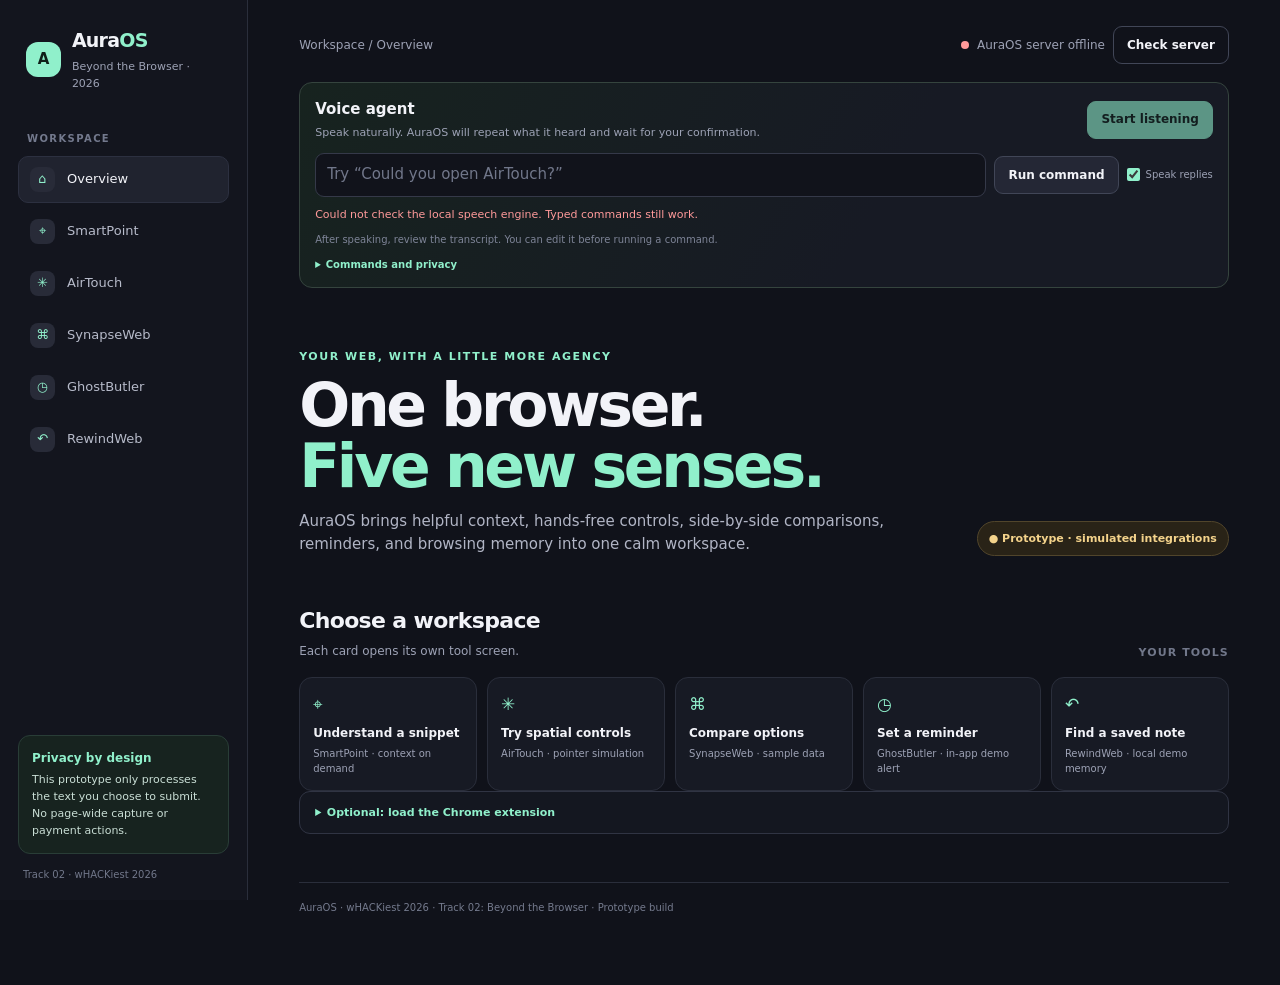
==== commit d5905820: "Improve voice command recognition and review Co-authored-by: Copilot App <223556219+Copilot@users.no" ====
--- a/index.html
+++ b/index.html
@@ -64,6 +64,10 @@
     .voice-agent .status-line[data-state="error"] { color: var(--red); }
     .voice-agent .status-line[data-state="success"] { color: var(--mint); }
     .voice-transcript { min-height: 16px; }
+    .voice-confirmation { margin-top: 10px; padding: 11px; border: 1px solid #536a5e; border-radius: 9px; background: #19241f; }
+    .voice-confirmation[hidden] { display: none; }
+    .voice-confirmation p { margin: 0 0 9px; color: #dcebe1; font-size: 12px; line-height: 1.5; }
+    .voice-confirmation-actions { display: flex; flex-wrap: wrap; gap: 8px; }
     .voice-help { margin-top: 9px; color: #a7adbd; font-size: 10px; }
     .voice-help summary { color: var(--mint); cursor: pointer; font-weight: 700; }
     .voice-help p { margin: 7px 0 0; }
@@ -244,21 +248,28 @@
 
       <section class="voice-agent" aria-labelledby="voice-agent-title">
         <div class="voice-agent-head">
-          <div><h2 id="voice-agent-title">Voice agent</h2><p>Give a short command to navigate or run a safe demo action.</p></div>
+          <div><h2 id="voice-agent-title">Voice agent</h2><p>Speak naturally. AuraOS will repeat what it heard and wait for your confirmation.</p></div>
           <button class="btn primary" id="voice-listen" type="button" aria-pressed="false">Start listening</button>
         </div>
         <form class="voice-controls" id="voice-command-form">
           <label class="sr-only" for="voice-command-input">Type a command</label>
-          <input id="voice-command-input" maxlength="250" placeholder="Try “open SynapseWeb” or “search notes for hackathon”" autocomplete="off">
+          <input id="voice-command-input" maxlength="250" placeholder="Try “Could you open AirTouch?”" autocomplete="off">
           <button class="btn" id="voice-command-submit" type="submit">Run command</button>
           <label class="voice-speak-toggle"><input id="voice-speak" type="checkbox" checked> Speak replies</label>
         </form>
         <p class="status-line" id="voice-status" role="status" aria-live="polite">Microphone is off. Type a command or start listening.</p>
-        <p class="hint voice-transcript" id="voice-transcript" aria-live="polite">Commands only use the words you say; the page does not capture surrounding content.</p>
+        <p class="hint voice-transcript" id="voice-transcript" aria-live="polite">After speaking, review the transcript. You can edit it before running a command.</p>
+        <div class="voice-confirmation" id="voice-confirmation" role="group" aria-labelledby="voice-confirmation-text" hidden>
+          <p id="voice-confirmation-text"></p>
+          <div class="voice-confirmation-actions">
+            <button class="btn" id="voice-confirm-button" type="button">Yes, run this</button>
+            <button class="btn subtle" id="voice-cancel-button" type="button">No, let me edit</button>
+          </div>
+        </div>
         <details class="voice-help">
           <summary>Commands and privacy</summary>
-          <p>Try “open SmartPoint”, “run comparison”, “analyze this snippet”, “turn on AirTouch”, “search notes for LLM”, or “scroll down”.</p>
-          <p>The microphone starts only after you click. Audio is streamed securely to the AuraOS backend and recognized locally; it is not sent to a speech provider. Reminder alerts still require manual confirmation, and voice cannot book, pay, or send messages.</p>
+          <p>Speak naturally: “Could you open AirTouch?”, “please show SynapseWeb”, “run a comparison”, “search my notes for LLM”, or “scroll down”. AuraOS shows the transcript and asks you to confirm before acting.</p>
+          <p>The microphone starts only after you click. Audio is streamed securely to the AuraOS backend and recognized locally; it is not sent to a speech provider. Check the transcript and confirm before any voice action runs. Voice cannot book, pay, or send messages.</p>
         </details>
       </section>
 
@@ -513,6 +524,10 @@
       const status = byId("voice-status");
       const transcript = byId("voice-transcript");
       const speakToggle = byId("voice-speak");
+      const confirmation = byId("voice-confirmation");
+      const confirmationText = byId("voice-confirmation-text");
+      const confirmButton = byId("voice-confirm-button");
+      const cancelButton = byId("voice-cancel-button");
       const audioSupported = Boolean(
         window.isSecureContext &&
         navigator.mediaDevices &&
@@ -529,6 +544,7 @@
       let activeSource = null;
       let activeMute = null;
       let listenTimeout = null;
+      let pendingVoiceCommand = null;
 
       function setVoiceStatus(message, state = "") {
         status.textContent = message;
@@ -614,42 +630,73 @@
         window.speechSynthesis.speak(utterance);
       }
 
-      async function runCommand(rawCommand) {
+      function clearVoiceConfirmation() {
+        pendingVoiceCommand = null;
+        confirmation.hidden = true;
+        confirmationText.textContent = "";
+      }
+
+      async function executeParsedCommand(result) {
+        const action = result.action || { type: "none" };
+        if (action.type === "navigate") {
+          showScreen(action.screen, true);
+        } else if (action.type === "run_comparison") {
+          showScreen(action.screen, true);
+          byId("swarm-button").click();
+        } else if (action.type === "analyze_snippet") {
+          showScreen(action.screen, true);
+          byId("analyze-button").click();
+        } else if (action.type === "enable_pointer") {
+          showScreen(action.screen, true);
+          if (!airEnabled) byId("air-toggle").click();
+        } else if (action.type === "search_memory") {
+          showScreen(action.screen, true);
+          commandInput.value = action.query || "";
+          await searchMemories(commandInput.value);
+        } else if (action.type === "scroll") {
+          if (action.direction === "top") window.scrollTo({ top: 0, behavior: "smooth" });
+          else window.scrollBy({ top: action.direction === "down" ? 420 : -420, behavior: "smooth" });
+        } else if (action.type === "confirmation_required") {
+          showScreen(action.screen, true);
+        }
+        setVoiceStatus(result.reply, result.intent === "unknown" ? "error" : "success");
+        speakReply(result.reply);
+      }
+
+      async function runCommand(rawCommand, source = "typed", parsedResult = null) {
         const command = rawCommand.trim().slice(0, 250);
         if (!command || commandInFlight) return;
+        if (source === "typed") clearVoiceConfirmation();
         commandInFlight = true;
         setPhase("processing");
         transcript.textContent = `Command: ${command}`;
         setVoiceStatus("Understanding your command…");
         try {
-          const result = await api("/api/voice/command", {
+          const result = parsedResult || await api("/api/voice/command", {
             method: "POST",
             body: JSON.stringify({ command })
           });
-          const action = result.action || { type: "none" };
-          if (action.type === "navigate") {
-            showScreen(action.screen, true);
-          } else if (action.type === "run_comparison") {
-            showScreen(action.screen, true);
-            byId("swarm-button").click();
-          } else if (action.type === "analyze_snippet") {
-            showScreen(action.screen, true);
-            byId("analyze-button").click();
-          } else if (action.type === "enable_pointer") {
-            showScreen(action.screen, true);
-            if (!airEnabled) byId("air-toggle").click();
-          } else if (action.type === "search_memory") {
-            showScreen(action.screen, true);
-            commandInput.value = action.query || "";
-            await searchMemories(commandInput.value);
-          } else if (action.type === "scroll") {
-            if (action.direction === "top") window.scrollTo({ top: 0, behavior: "smooth" });
-            else window.scrollBy({ top: action.direction === "down" ? 420 : -420, behavior: "smooth" });
-          } else if (action.type === "confirmation_required") {
-            showScreen(action.screen, true);
+          if (source === "voice") {
+            commandInput.value = command;
+            transcript.textContent = `I heard: “${command}.”`;
+            if (result.intent === "unknown") {
+              clearVoiceConfirmation();
+              setVoiceStatus(
+                "I couldn't match that to a safe command. Edit the words above or try one of the examples.",
+                "error"
+              );
+              speakReply("I heard " + command + ", but could not match it to a command. Please check the words on screen.");
+              return;
+            }
+            pendingVoiceCommand = { command, result };
+            confirmationText.textContent = `I heard “${command}.” ${result.reply}`;
+            confirmation.hidden = false;
+            setVoiceStatus("Nothing has run yet. Confirm, cancel, or edit the words above.", "success");
+            speakReply(`I heard ${command}. ${result.reply} Please confirm on screen before I act.`);
+            return;
           }
-          setVoiceStatus(result.reply, result.intent === "unknown" ? "error" : "success");
-          speakReply(result.reply);
+          clearVoiceConfirmation();
+          await executeParsedCommand(result);
         } catch (error) {
           setVoiceStatus(error.message || "The command failed. Please try again.", "error");
         } finally {
@@ -658,6 +705,19 @@
         }
       }
 
+      confirmButton.addEventListener("click", () => {
+        if (!pendingVoiceCommand || commandInFlight) return;
+        const pending = pendingVoiceCommand;
+        clearVoiceConfirmation();
+        runCommand(pending.command, "confirmed", pending.result);
+      });
+
+      cancelButton.addEventListener("click", () => {
+        clearVoiceConfirmation();
+        setVoiceStatus("Cancelled. Edit the transcript or start a new command.");
+        commandInput.focus();
+      });
+
       commandForm.addEventListener("submit", (event) => {
         event.preventDefault();
         runCommand(commandInput.value);
@@ -665,6 +725,7 @@
 
       async function startListening() {
         if (phase !== "idle" || !audioSupported) return;
+        clearVoiceConfirmation();
         setPhase("starting");
         setVoiceStatus("Requesting microphone access…");
         try {
@@ -754,8 +815,7 @@
               const command = message.text.trim();
               stopCapture();
               setPhase("idle");
-              transcript.textContent = `Recognized: ${command}`;
-              runCommand(command);
+              runCommand(command, "voice");
             } else if (message.type === "error") {
               stopCapture();
               setPhase("idle");
